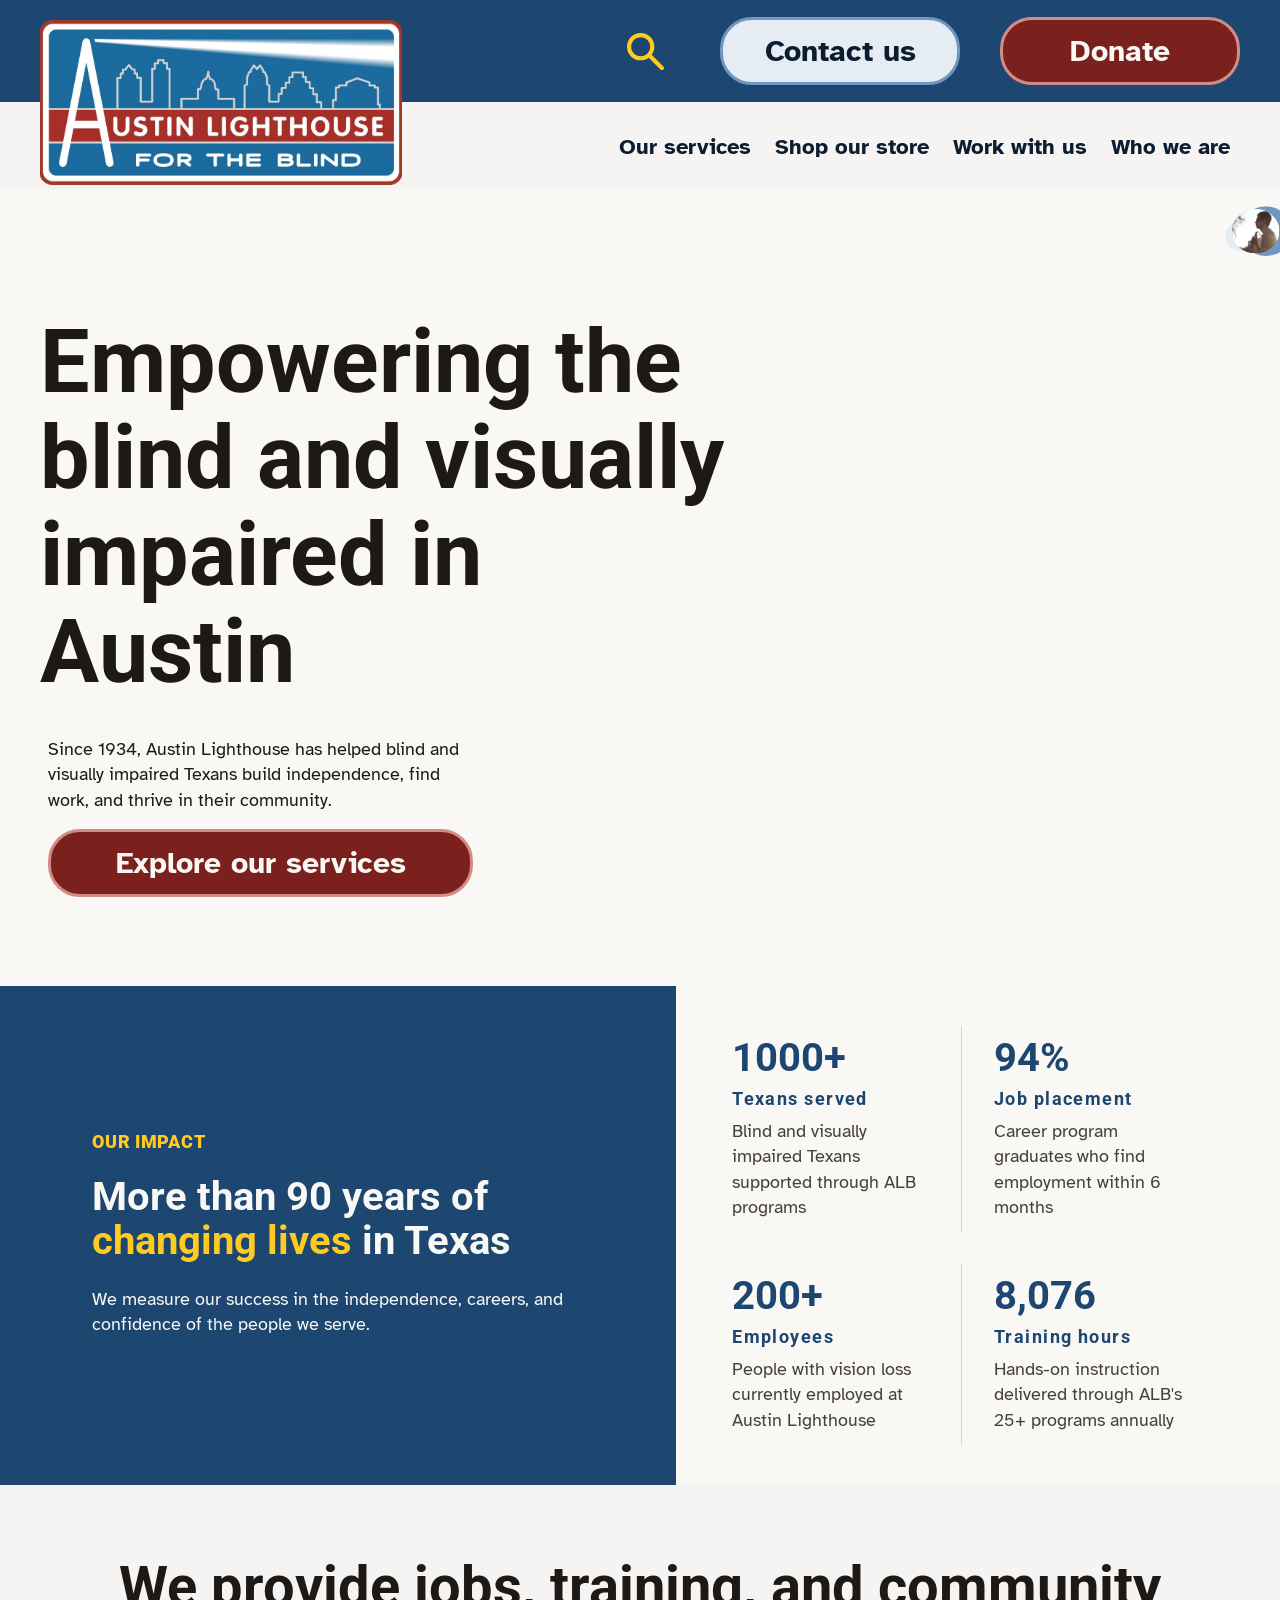
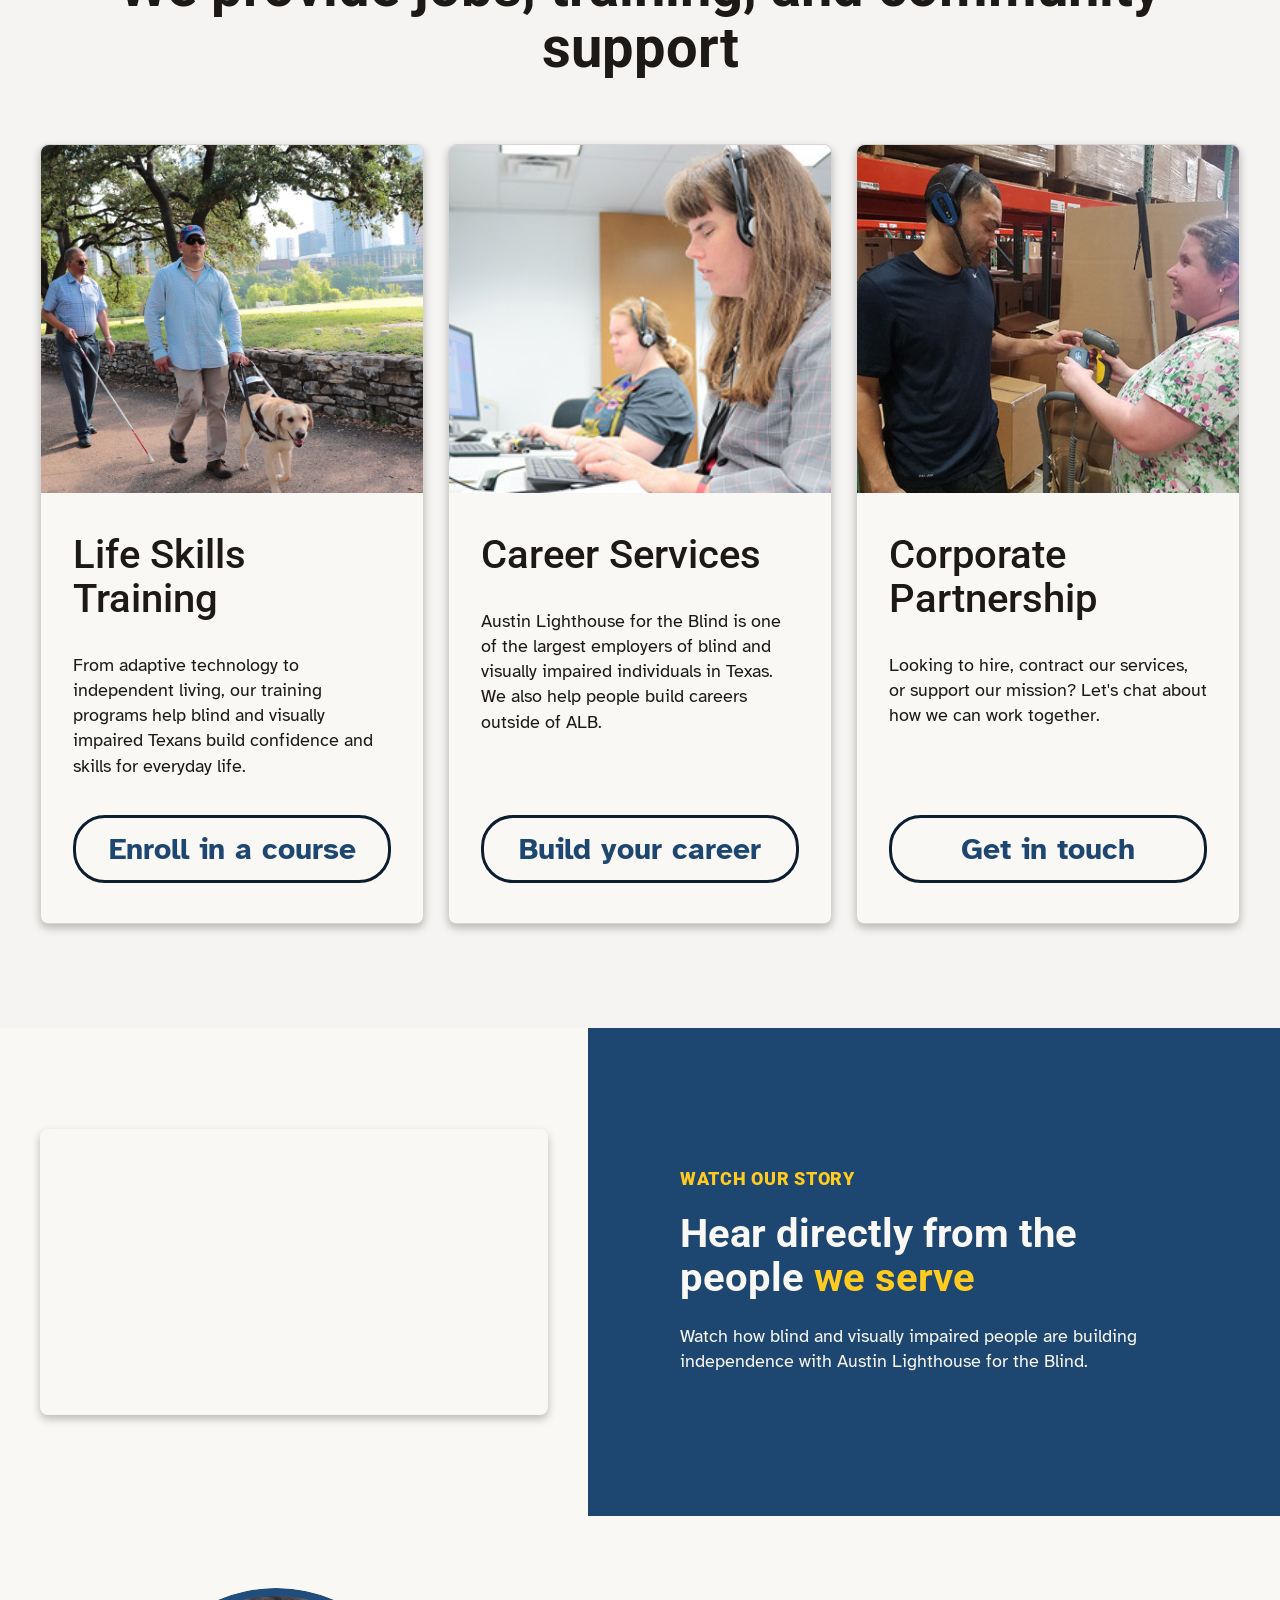
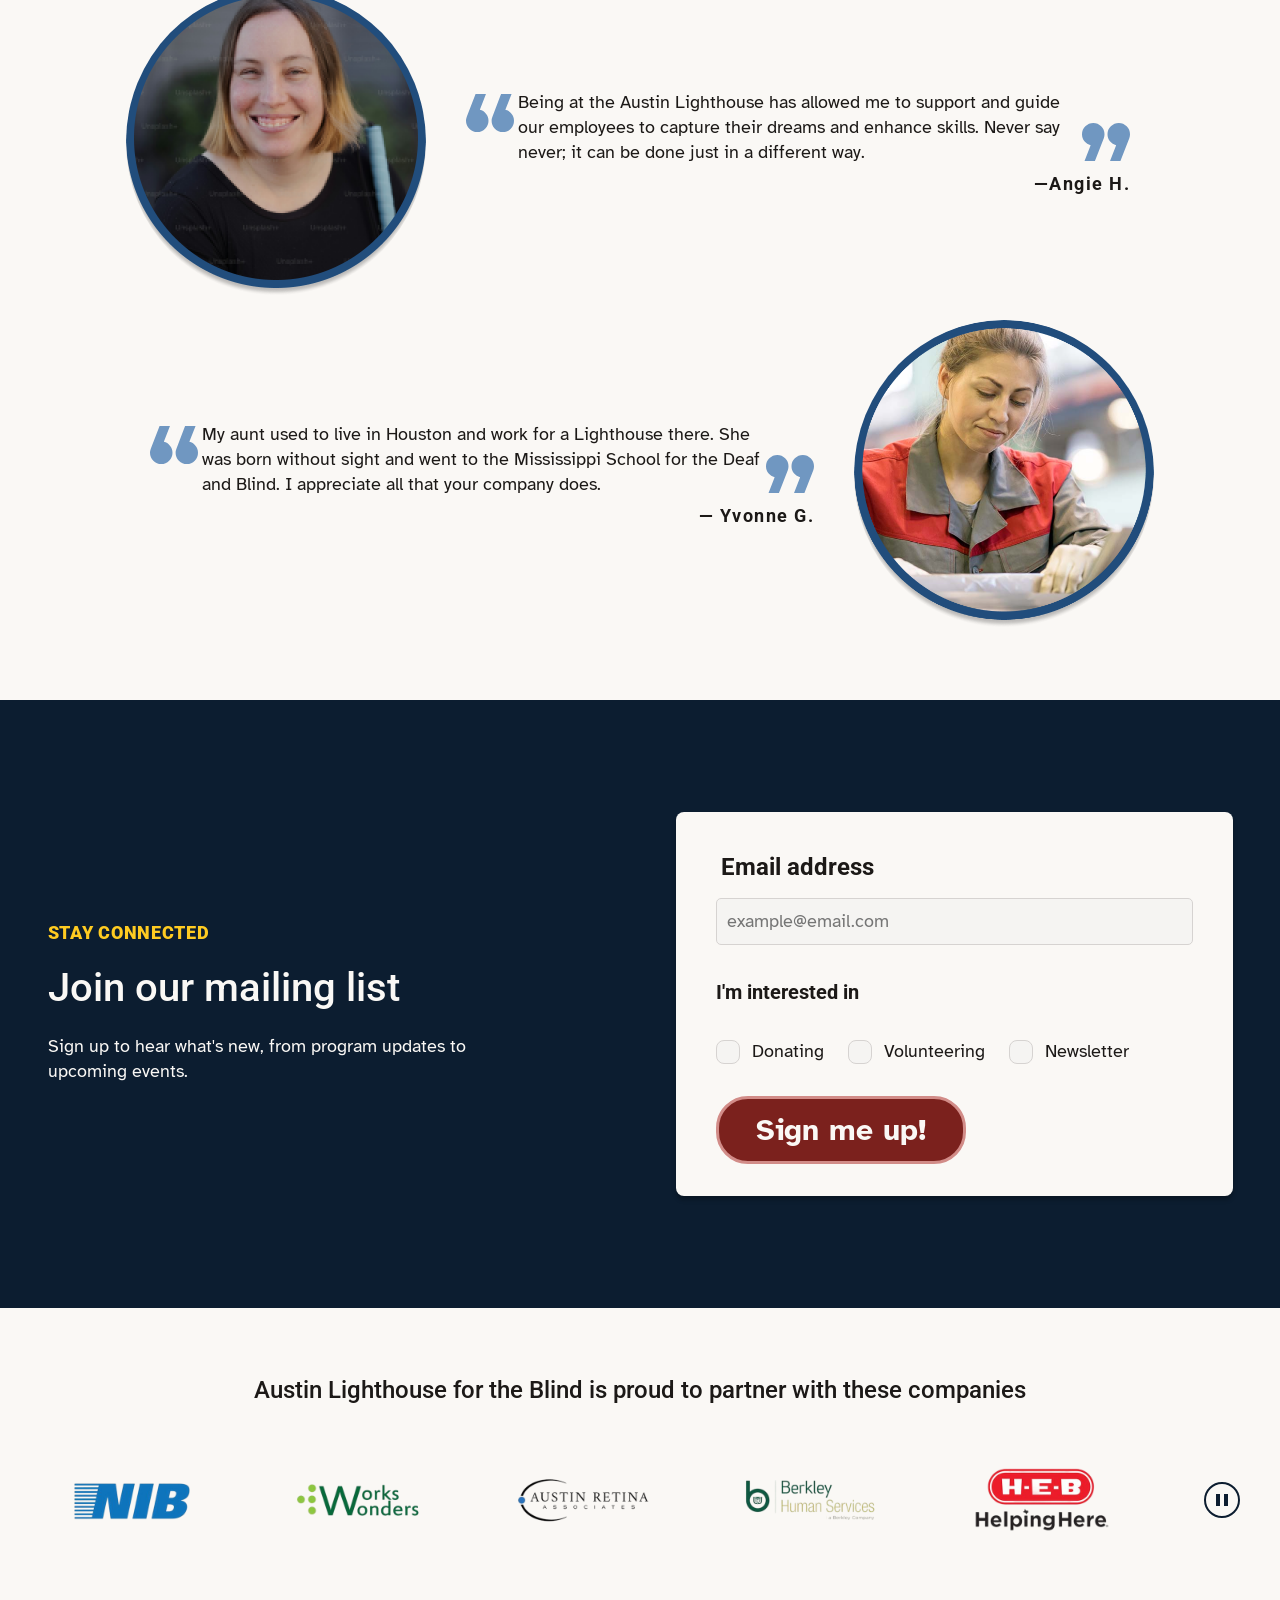
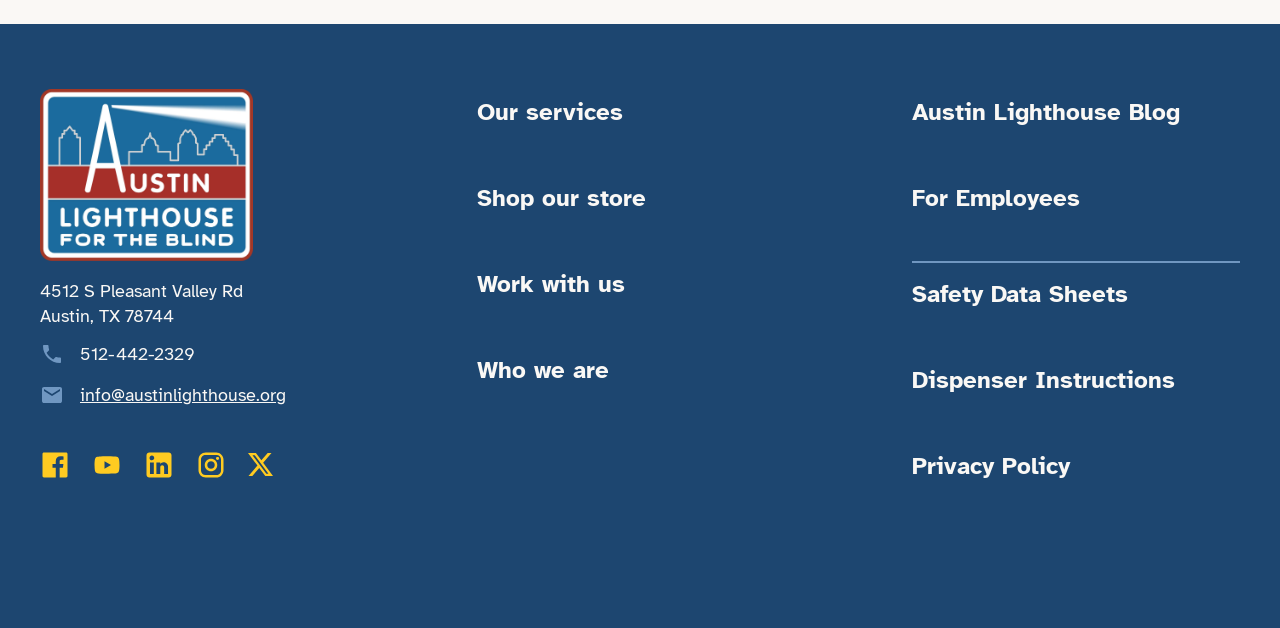
==== index.html @ c6a2a945 "audit for screen reader friendliness" ====
<!DOCTYPE html>
<html lang="en">
<head>
  <meta charset="UTF-8">
  <meta name="viewport" content="width=device-width, initial-scale=1.0">
  <title>Austin Lighthouse for the Blind</title>
  <link rel="preconnect" href="https://fonts.googleapis.com">
  <link rel="preconnect" href="https://fonts.gstatic.com" crossorigin>
  <link href="https://fonts.googleapis.com/css2?family=Roboto:wght@400;500;700;900&family=Atkinson+Hyperlegible:wght@400;700&display=swap" rel="stylesheet">
  <link rel="stylesheet" href="styles.css">
</head>
<body>

  <!-- Skip navigation (visible on keyboard focus) -->
  <nav aria-label="Skip links" class="skip-links">
    <ul>
      <li><a class="skip-link" href="#site-navigation">Skip to main navigation</a></li>
      <li><a class="skip-link" href="#content">Skip to main content</a></li>
      <li><a class="skip-link" href="#colophon">Skip to footer</a></li>
    </ul>
  </nav>

  <!-- ===================== HEADER NAV ===================== -->
  <header class="header-nav">
    <div class="header-inner">
      <div class="nav-stack">
        <nav class="top-nav" aria-label="Utility navigation">
          <button class="search-btn" aria-label="Search">
            <img src="images/icons/icon_Search.svg" alt="" width="37" height="37">
          </button>
          <a href="#" class="btn btn-contact">Contact us</a>
          <a href="donate.html" class="btn btn-donate">Donate</a>
        </nav>
        <nav id="site-navigation" class="global-nav" aria-label="Main navigation">
          <div class="nav-item has-dropdown">
            <button type="button" class="nav-link" aria-expanded="false" aria-controls="services-dropdown">Our services</button>
            <div id="services-dropdown" class="nav-dropdown" aria-label="Our services submenu">
              <a href="#" class="dropdown-item">Career coaching and support</a>
              <a href="#" class="dropdown-item">Technology for everyday life</a>
              <a href="#" class="dropdown-item">Independent living</a>
              <a href="#" class="dropdown-item">Eye care and vision assessment</a>
            </div>
          </div>
          <a href="#" class="nav-link">Shop our store</a>
          <a href="#" class="nav-link">Work with us</a>
          <a href="#" class="nav-link">Who we are</a>
        </nav>
      </div>
      <div class="header-logo">
        <a href="index.html" aria-label="Austin Lighthouse for the Blind — home">
          <img src="images/logos/logo_ALB_FullColorRectangle.png" alt="">
        </a>
      </div>

      <!-- Mobile controls — search + hamburger; hidden on desktop via CSS -->
      <div class="mobile-nav-controls">
        <button class="search-btn" aria-label="Search">
          <img src="images/icons/icon_Search.svg" alt="" width="37" height="37">
        </button>
        <button class="mobile-menu-btn" aria-label="Open navigation menu" aria-expanded="false">
          <svg class="icon-hamburger" width="24" height="18" viewBox="0 0 24 18" aria-hidden="true" focusable="false">
            <rect y="0" width="24" height="3" rx="1.5" fill="currentColor"/>
            <rect y="7.5" width="24" height="3" rx="1.5" fill="currentColor"/>
            <rect y="15" width="24" height="3" rx="1.5" fill="currentColor"/>
          </svg>
          <svg class="icon-close" width="20" height="20" viewBox="0 0 20 20" aria-hidden="true" focusable="false">
            <line x1="2" y1="2" x2="18" y2="18" stroke="currentColor" stroke-width="3" stroke-linecap="round"/>
            <line x1="18" y1="2" x2="2" y2="18" stroke="currentColor" stroke-width="3" stroke-linecap="round"/>
          </svg>
        </button>
      </div>
    </div>
  </header>

  <!-- ===================== MAIN CONTENT ===================== -->
  <main id="content">

    <!-- HERO -->
    <section class="section-hero" aria-labelledby="hero-heading">
      <div class="hero-visual">
        <div class="hero-ellipse-large" aria-hidden="true"></div>
        <div class="hero-ellipse-small" aria-hidden="true"></div>
        <div class="hero-photo-mask">
          <img src="images/photos/hero_Image.png" alt="A person standing in profile against a bright outdoor background. They’re confident and calm, wearing a striped shirt and sunglasses, holding a white cane upright in front of them. The photo has a circular crop.">
        </div>
      </div>
      <div class="hero-content">
        <h1 id="hero-heading">Empowering the blind and visually impaired in Austin</h1>
        <div class="hero-sub">
          <p>Since 1934, Austin Lighthouse has helped blind and visually impaired Texans build independence, find work, and thrive in their community.</p>
          <a href="#" class="btn btn-donate hero-cta">Explore our services</a>
        </div>
      </div>
    </section>

    <!-- IMPACT -->
    <section class="section-impact" aria-label="Our Impact">
      <div class="impact-copy">
        <div class="impact-copy-inner">
          <p class="eyebrow" aria-hidden="true">OUR IMPACT</p>
          <h2 id="impact-heading">More than 90 years of <span class="gold">changing lives</span> in Texas</h2>
          <p>We measure our success in the independence, careers, and confidence of the people we serve.</p>
        </div>
      </div>
      <div class="impact-stats">
        <div class="stats-grid">
          <ul id="impact-statistics">
          <li class="stat-item border-right">
            <p class="stat-number">1000+</p>
            <p class="stat-label">Texans served</p>
            <p class="stat-desc">Blind and visually impaired Texans supported through ALB programs</p>
          </li>
          <li class="stat-item">
            <p class="stat-number">94%</p>
            <p class="stat-label">Job placement</p>
            <p class="stat-desc">Career program graduates who find employment within 6 months</p>
          </li>
          <li class="stat-item border-right">
            <p class="stat-number">200+</p>
            <p class="stat-label">Employees</p>
            <p class="stat-desc">People with vision loss currently employed at Austin Lighthouse</p>
          </li>
          <li class="stat-item">
            <p class="stat-number">8,076</p>
            <p class="stat-label">Training hours</p>
            <p class="stat-desc">Hands-on instruction delivered through ALB's 25+ programs annually</p>
          </li>
          </ul>
        </div>
      </div>
    </section>

    <!-- CARDS -->
    <section class="section-cards" aria-labelledby="cards-heading">
      <div class="cards-inner">
        <h2 id="cards-heading" class="cards-heading">We provide jobs, training, and community support</h2>
        <div class="cards-grid">
          <article class="stat-card">
            <div class="card-photo">
              <img src="images/photos/LifeSkillsTraining.png" alt="Two people walk along an outdoor path together, one using a white cane and the other with a guide dog">
            </div>
            <div class="card-body">
              <div class="card-text">
                <h3>Life Skills Training</h3>
                <p>From adaptive technology to independent living, our training programs help blind and visually impaired Texans build confidence and skills for everyday life.</p>
              </div>
              <a href="#" class="btn btn-outline">Enroll in a course</a>
            </div>
          </article>
          <article class="stat-card">
            <div class="card-photo">
              <img src="images/photos/CareerServices.png" alt="A person wearing headphones works at a computer in an office, focused on their screen">
            </div>
            <div class="card-body">
              <div class="card-text">
                <h3>Career Services</h3>
                <p>Austin Lighthouse for the Blind is one of the largest employers of blind and visually impaired individuals in Texas. We also help people build careers outside of ALB.</p>
              </div>
              <a href="#" class="btn btn-outline">Build your career</a>
            </div>
          </article>
          <article class="stat-card">
            <div class="card-photo">
              <img src="images/photos/CorporatePartnership.png" alt="Two people work side by side in a warehouse, one wearing a headset while the other passes handheld equipment.">
            </div>
            <div class="card-body">
              <div class="card-text">
                <h3>Corporate Partnership</h3>
                <p>Looking to hire, contract our services, or support our mission? Let's chat about how we can work together.</p>
              </div>
              <a href="#" class="btn btn-outline">Get in touch</a>
            </div>
          </article>
        </div>
      </div>
    </section>

    <!-- VIDEO -->
    <section class="section-video" aria-label="Watch our story">
      <div class="video-media">
        <div class="video-wrapper">
          <iframe
            src="https://www.youtube-nocookie.com/embed/WLQHauS5P_Q?cc_load_policy=1"
            title="Austin Lighthouse for the Blind — hear directly from the people we serve"
            allow="accelerometer; autoplay; clipboard-write; encrypted-media; gyroscope; picture-in-picture; web-share"
            allowfullscreen
            loading="lazy"
            referrerpolicy="strict-origin-when-cross-origin">
          </iframe>
        </div>
      </div>
      <div class="video-copy">
        <div class="video-copy-inner">
          <p class="eyebrow" aria-hidden="true">WATCH OUR STORY</p>
          <h2 id="video-heading">Hear directly from the people <span class="gold">we serve</span></h2>
          <p>Watch how blind and visually impaired people are building independence with Austin Lighthouse for the Blind.</p>
        </div>
      </div>
    </section>

    <!-- TESTIMONIALS -->
    <section class="section-testimonials" aria-label="Testimonials">

      <article class="testimonial testimonial-left">
        <div class="testimonial-photo">
          <img src="images/photos/profilePhoto_AngieH.png" alt="Angie H. in a red and grey button up work shirt, focused on a task at their workstation.">
        </div>
        <figure class="testimonial-quote">
          <div class="quote-body">
            <img src="images/icons/openQuote.svg" alt="" class="quote-open" width="48" height="38">
            <blockquote>
              <p>Being at the Austin Lighthouse has allowed me to support and guide our employees to capture their dreams and enhance skills. Never say never; it can be done just in a different way.</p>
            </blockquote>
            <img src="images/icons/EndQuote.svg" alt="" class="quote-close" width="48" height="38">
          </div>
          <figcaption>—Angie H.</figcaption>
        </figure>
      </article>

      <article class="testimonial testimonial-right">
        <figure class="testimonial-quote">
          <div class="quote-body">
            <img src="images/icons/openQuote.svg" alt="" class="quote-open" width="48" height="38">
            <blockquote>
              <p>My aunt used to live in Houston and work for a Lighthouse there. She was born without sight and went to the Mississippi School for the Deaf and Blind. I appreciate all that your company does.</p>
            </blockquote>
            <img src="images/icons/EndQuote.svg" alt="" class="quote-close" width="48" height="38">
          </div>
          <figcaption>— Yvonne G.</figcaption>
        </figure>
        <div class="testimonial-photo">
          <img src="images/photos/profilePhoto_YvonneG.png" alt="Yvonne G. with shoulder-length hair smiling, holding a cane with blue grip tape on the handle">
        </div>
      </article>

    </section>

    <!-- NEWSLETTER -->
    <section class="section-newsletter" aria-label="Stay connected">
      <div class="newsletter-copy">
        <p class="eyebrow" aria-hidden="true">STAY CONNECTED</p>
        <h2 id="newsletter-heading">Join our mailing list</h2>
        <p>Sign up to hear what's new, from program updates to upcoming events.</p>
      </div>
      <form class="signup-card" aria-label="Mailing list signup">
        <div class="form-field">
          <label for="email-input">Email address</label>
          <input type="email" id="email-input" name="email" placeholder="example@email.com" autocomplete="email" required aria-required="true">
        </div>
        <fieldset class="form-interests">
          <legend class="interest-legend">I'm interested in</legend>
          <div class="checkboxes">
            <label class="checkbox-label">
              <input type="checkbox" name="interest" value="donating">
              Donating
            </label>
            <label class="checkbox-label">
              <input type="checkbox" name="interest" value="volunteering">
              Volunteering
            </label>
            <label class="checkbox-label">
              <input type="checkbox" name="interest" value="newsletter">
              Newsletter
            </label>
          </div>
        </fieldset>
        <button type="submit" class="btn btn-donate signup-btn">Sign me up!</button>
      </form>
    </section>

    <!-- PARTNERS -->
    <section class="section-partners" aria-label="Our partners">
      <div class="partners-inner">
        <h2 id="partners-heading" class="partners-heading">Austin Lighthouse for the Blind is proud to partner with these companies</h2>
        <div class="ticker-container">
          <div class="ticker-track">
            <div class="ticker-inner">
              <ul class="ticker-list">
                <li class="partner-logo">
                  <img src="images/logos/logo_NIB.png" alt="National Industries for the Blind">
                </li>
                <li class="partner-logo">
                  <img src="images/logos/logo_WorksWonders.png" alt="Works Wonders">
                </li>
                <li class="partner-logo">
                  <img src="images/logos/logo_AustinRetina.png" alt="Austin Retina Associates">
                </li>
                <li class="partner-logo">
                  <img src="images/logos/logo_Berkeley.png" alt="Berkley Human Services">
                </li>
                <li class="partner-logo">
                  <img src="images/logos/logo_HEB.png" alt="H-E-B">
                </li>
                <li class="partner-logo">
                  <img src="images/logos/logo_Paycom.png" alt="Paycom">
                </li>
              </ul>
              <!-- Duplicate list — hidden from screen readers, creates seamless loop -->
              <ul class="ticker-list" aria-hidden="true">
                <li class="partner-logo">
                  <img src="images/logos/logo_NIB.png" alt="">
                </li>
                <li class="partner-logo">
                  <img src="images/logos/logo_WorksWonders.png" alt="">
                </li>
                <li class="partner-logo">
                  <img src="images/logos/logo_AustinRetina.png" alt="">
                </li>
                <li class="partner-logo">
                  <img src="images/logos/logo_Berkeley.png" alt="">
                </li>
                <li class="partner-logo">
                  <img src="images/logos/logo_HEB.png" alt="">
                </li>
                <li class="partner-logo">
                  <img src="images/logos/logo_Paycom.png" alt="">
                </li>
              </ul>
            </div>
          </div>
          <button class="ticker-pause-btn" aria-label="Pause partner logos" aria-pressed="false">
            <svg class="icon-pause" width="16" height="16" viewBox="0 0 16 16" aria-hidden="true" focusable="false">
              <rect x="2" y="2" width="4" height="12" fill="currentColor"/>
              <rect x="10" y="2" width="4" height="12" fill="currentColor"/>
            </svg>
            <svg class="icon-play" width="16" height="16" viewBox="0 0 16 16" aria-hidden="true" focusable="false" hidden>
              <polygon points="3,2 14,8 3,14" fill="currentColor"/>
            </svg>
          </button>
        </div>
      </div>
    </section>

  </main><!-- end #content -->

  <!-- ===================== FOOTER ===================== -->
  <footer id="colophon" class="footer">
    <div class="footer-inner">

      <div class="footer-left">
        <a href="/" aria-label="Austin Lighthouse for the Blind — home">
          <img src="images/logos/logo_Square.png" alt="" class="footer-logo">
        </a>
        <address>
          <p class="footer-address">4512 S Pleasant Valley Rd<br>Austin, TX 78744</p>
          <div class="contact-item">
            <img src="images/icons/icon_Phone.svg" alt="" width="24" height="24">
            <a href="tel:5124422329">512-442-2329</a>
          </div>
          <div class="contact-item">
            <img src="images/icons/icon_Email.svg" alt="" width="24" height="24">
            <a href="mailto:info@austinlighthouse.org">info@austinlighthouse.org</a>
          </div>
        </address>
        <div class="social-links">
          <a href="#" aria-label="Facebook, opens in new tab" target="_blank" rel="noopener noreferrer"><img src="images/icons/icon_Facebook.svg" alt="" width="30" height="30"></a>
          <a href="#" aria-label="YouTube, opens in new tab" target="_blank" rel="noopener noreferrer"><img src="images/icons/icon_YouTube.svg" alt="" width="30" height="30"></a>
          <a href="#" aria-label="LinkedIn, opens in new tab" target="_blank" rel="noopener noreferrer"><img src="images/icons/icon_LinkedIn.svg" alt="" width="30" height="30"></a>
          <a href="#" aria-label="Instagram, opens in new tab" target="_blank" rel="noopener noreferrer"><img src="images/icons/icon_IG.svg" alt="" width="30" height="30"></a>
          <a href="#" aria-label="Twitter / X, opens in new tab" target="_blank" rel="noopener noreferrer"><img src="images/icons/icon_TwitterX.svg" alt="" width="25" height="23"></a>
        </div>
      </div>

      <nav class="footer-nav" aria-label="Footer primary navigation">
        <ul>
          <li><a href="#">Our services</a></li>
          <li><a href="#">Shop our store</a></li>
          <li><a href="#">Work with us</a></li>
          <li><a href="#">Who we are</a></li>
        </ul>
      </nav>

      <nav class="footer-nav-secondary" aria-label="Footer secondary navigation">
        <ul class="footer-nav-top">
          <li><a href="#">Austin Lighthouse Blog</a></li>
          <li><a href="#">For Employees</a></li>
        </ul>
        <ul class="footer-nav-bottom">
          <li><a href="#">Safety Data Sheets</a></li>
          <li><a href="#">Dispenser Instructions</a></li>
          <li><a href="#">Privacy Policy</a></li>
        </ul>
      </nav>

    </div>
  </footer>

  <!-- ===================== MOBILE NAV OVERLAY ===================== -->
  <div class="mobile-nav-overlay" role="dialog" aria-modal="true" aria-label="Navigation menu">
    <div class="mobile-nav-track">

      <!-- ── Panel 1: Main menu ── -->
      <div class="mobile-nav-panel" id="mobile-panel-main">
        <button class="mobile-nav-close" aria-label="Close navigation menu">
          <svg width="24" height="24" viewBox="0 0 24 24" aria-hidden="true" focusable="false">
            <line x1="3" y1="3" x2="21" y2="21" stroke="currentColor" stroke-width="2.5" stroke-linecap="round"/>
            <line x1="21" y1="3" x2="3" y2="21" stroke="currentColor" stroke-width="2.5" stroke-linecap="round"/>
          </svg>
        </button>
        <div class="mobile-nav-body">
          <nav class="mobile-nav-links" aria-label="Main navigation">
            <button type="button" class="mobile-nav-link mobile-nav-services-btn" aria-expanded="false" aria-controls="mobile-panel-services">
              Our services
              <svg class="mobile-nav-chevron" width="10" height="16" viewBox="0 0 10 16" aria-hidden="true" focusable="false">
                <polyline points="2,2 8,8 2,14" stroke="currentColor" stroke-width="2.5" stroke-linecap="round" stroke-linejoin="round" fill="none"/>
              </svg>
            </button>
            <a href="#" class="mobile-nav-link">Shop our store</a>
            <a href="#" class="mobile-nav-link">Work with us</a>
            <a href="#" class="mobile-nav-link">Who we are</a>
          </nav>
          <div class="mobile-nav-actions">
            <a href="#" class="mobile-btn mobile-btn-contact">Contact us</a>
            <a href="donate.html" class="mobile-btn mobile-btn-donate">Donate</a>
          </div>
        </div>
        <div class="mobile-nav-socials">
          <a href="#" aria-label="Facebook, opens in new tab" target="_blank" rel="noopener noreferrer"><img src="images/icons/icon_Facebook.svg" alt="" width="30" height="30"></a>
          <a href="#" aria-label="YouTube, opens in new tab" target="_blank" rel="noopener noreferrer"><img src="images/icons/icon_YouTube.svg" alt="" width="30" height="30"></a>
          <a href="#" aria-label="LinkedIn, opens in new tab" target="_blank" rel="noopener noreferrer"><img src="images/icons/icon_LinkedIn.svg" alt="" width="30" height="30"></a>
          <a href="#" aria-label="Instagram, opens in new tab" target="_blank" rel="noopener noreferrer"><img src="images/icons/icon_IG.svg" alt="" width="30" height="30"></a>
          <a href="#" aria-label="Twitter / X, opens in new tab" target="_blank" rel="noopener noreferrer"><img src="images/icons/icon_TwitterX.svg" alt="" width="25" height="23"></a>
        </div>
      </div>

      <!-- ── Panel 2: Our services sub-menu ── -->
      <div class="mobile-nav-panel" id="mobile-panel-services">
        <button type="button" class="mobile-nav-back" aria-label="Back to main menu">
          <svg width="21" height="20" viewBox="0 0 21 20" aria-hidden="true" focusable="false">
            <line x1="19" y1="10" x2="2" y2="10" stroke="currentColor" stroke-width="2.5" stroke-linecap="round"/>
            <polyline points="9,2 2,10 9,18" stroke="currentColor" stroke-width="2.5" stroke-linecap="round" stroke-linejoin="round" fill="none"/>
          </svg>
          Back to main menu
        </button>
        <nav class="mobile-subnav-links" aria-label="Our services">
          <a href="#" class="mobile-nav-link">Career coaching and support</a>
          <a href="#" class="mobile-nav-link">Technology for everyday life</a>
          <a href="#" class="mobile-nav-link">Independent living</a>
          <a href="#" class="mobile-nav-link">Eye care and vision assessment</a>
        </nav>
        <div class="mobile-nav-socials">
          <a href="#" aria-label="Facebook, opens in new tab" target="_blank" rel="noopener noreferrer"><img src="images/icons/icon_Facebook.svg" alt="" width="30" height="30"></a>
          <a href="#" aria-label="YouTube, opens in new tab" target="_blank" rel="noopener noreferrer"><img src="images/icons/icon_YouTube.svg" alt="" width="30" height="30"></a>
          <a href="#" aria-label="LinkedIn, opens in new tab" target="_blank" rel="noopener noreferrer"><img src="images/icons/icon_LinkedIn.svg" alt="" width="30" height="30"></a>
          <a href="#" aria-label="Instagram, opens in new tab" target="_blank" rel="noopener noreferrer"><img src="images/icons/icon_IG.svg" alt="" width="30" height="30"></a>
          <a href="#" aria-label="Twitter / X, opens in new tab" target="_blank" rel="noopener noreferrer"><img src="images/icons/icon_TwitterX.svg" alt="" width="25" height="23"></a>
        </div>
      </div>

    </div><!-- end .mobile-nav-track -->
  </div><!-- end .mobile-nav-overlay -->

  <script>
    /* Mobile nav — main menu + Our services sub-panel */
    (function () {
      var menuBtn       = document.querySelector('.mobile-menu-btn');
      var overlay       = document.querySelector('.mobile-nav-overlay');
      var closeBtn      = document.querySelector('.mobile-nav-close');
      var servicesBtn   = document.querySelector('.mobile-nav-services-btn');
      var backBtn       = document.querySelector('.mobile-nav-back');
      var mainPanel     = document.getElementById('mobile-panel-main');
      var servicesPanel = document.getElementById('mobile-panel-services');
      if (!menuBtn || !overlay) return;

      function closeMenu() {
        overlay.classList.remove('is-open', 'is-sub-open');
        menuBtn.classList.remove('is-open');
        menuBtn.setAttribute('aria-expanded', 'false');
        menuBtn.setAttribute('aria-label', 'Open navigation menu');
        if (servicesBtn) servicesBtn.setAttribute('aria-expanded', 'false');
        document.body.style.overflow = '';
        mainPanel.removeAttribute('inert');
        servicesPanel.removeAttribute('inert');
      }

      function openSubPanel() {
        overlay.classList.add('is-sub-open');
        mainPanel.setAttribute('inert', '');
        servicesPanel.removeAttribute('inert');
        if (servicesBtn) servicesBtn.setAttribute('aria-expanded', 'true');
        if (backBtn) backBtn.focus();
      }

      function closeSubPanel() {
        overlay.classList.remove('is-sub-open');
        servicesPanel.setAttribute('inert', '');
        mainPanel.removeAttribute('inert');
        if (servicesBtn) {
          servicesBtn.setAttribute('aria-expanded', 'false');
          servicesBtn.focus();
        }
      }

      menuBtn.addEventListener('click', function () {
        var isOpen = overlay.classList.toggle('is-open');
        menuBtn.classList.toggle('is-open', isOpen);
        menuBtn.setAttribute('aria-expanded', String(isOpen));
        menuBtn.setAttribute('aria-label', isOpen ? 'Close navigation menu' : 'Open navigation menu');
        document.body.style.overflow = isOpen ? 'hidden' : '';
        if (isOpen) {
          servicesPanel.setAttribute('inert', '');
          mainPanel.removeAttribute('inert');
          if (closeBtn) closeBtn.focus();
        } else {
          overlay.classList.remove('is-sub-open');
          if (servicesBtn) servicesBtn.setAttribute('aria-expanded', 'false');
          mainPanel.removeAttribute('inert');
          servicesPanel.removeAttribute('inert');
        }
      });

      if (closeBtn) {
        closeBtn.addEventListener('click', function () {
          closeMenu();
          menuBtn.focus();
        });
      }

      if (servicesBtn) servicesBtn.addEventListener('click', openSubPanel);
      if (backBtn)     backBtn.addEventListener('click', closeSubPanel);

      document.addEventListener('keydown', function (e) {
        if (e.key === 'Escape') {
          if (overlay.classList.contains('is-sub-open')) {
            closeSubPanel();
          } else if (overlay.classList.contains('is-open')) {
            closeMenu();
            menuBtn.focus();
          }
          return;
        }
        if (e.key === 'Tab' && overlay.classList.contains('is-open')) {
          var activePanel = overlay.classList.contains('is-sub-open') ? servicesPanel : mainPanel;
          var focusable = Array.from(activePanel.querySelectorAll(
            'a[href], button:not([disabled]), [tabindex]:not([tabindex="-1"])'
          )).filter(function (el) { return !el.hidden; });
          if (focusable.length === 0) return;
          var first = focusable[0];
          var last  = focusable[focusable.length - 1];
          if (e.shiftKey && document.activeElement === first) {
            e.preventDefault();
            last.focus();
          } else if (!e.shiftKey && document.activeElement === last) {
            e.preventDefault();
            first.focus();
          }
        }
      });
    })();
  </script>

  <script>
    /* Services dropdown — sync aria-expanded with hover/focus state */
    (function () {
      var items = document.querySelectorAll('.nav-item.has-dropdown');
      items.forEach(function (item) {
        var trigger = item.querySelector('.nav-link');
        function open()  { trigger.setAttribute('aria-expanded', 'true');  }
        function close() { trigger.setAttribute('aria-expanded', 'false'); }
        item.addEventListener('mouseenter', open);
        item.addEventListener('mouseleave', close);
        item.addEventListener('focusin',    open);
        item.addEventListener('focusout',   function (e) {
          if (!item.contains(e.relatedTarget)) close();
        });
        item.addEventListener('keydown', function (e) {
          if (e.key === 'Escape') { close(); trigger.focus(); }
        });
      });
    })();
  </script>

  <script>
    (function () {
      var btn   = document.querySelector('.ticker-pause-btn');
      var track = document.querySelector('.ticker-track');
      if (!btn || !track) return;

      btn.addEventListener('click', function () {
        var paused = track.classList.toggle('is-paused');
        btn.classList.toggle('is-paused', paused);
        btn.setAttribute('aria-pressed', paused);
        btn.setAttribute('aria-label', paused ? 'Play partner logos' : 'Pause partner logos');
      });
    })();
  </script>
</body>
</html>
---- styles.css ----
/* ============================================================
   AUSTIN LIGHTHOUSE FOR THE BLIND — styles.css
   ============================================================ */

/* --- DESIGN TOKENS --- */
:root {
  --navy-900: #0C1D30;
  --navy-700: #1D4670;
  --navy-500: #214D7C;
  --navy-300: #7097C1;
  --navy-100: #E6ECF3;
  --red-700:  #7B211D;
  --red-300:  #D28C88;
  --gold:     #FFCB21;
  --white:    #FAF8F5;
  --mist:     #F5F4F2;
  --ink:      #1C1917;
  --slate:    #44403C;
  --fog:      #D6D3D1;
  --stone:    #635D59;

  /* Layout */
  --content-max: 1400px;
}

/* --- SKIP LINKS --- */
.skip-links {
  position: absolute;
  top: 0;
  left: 0;
  z-index: 9999;
}

.skip-links ul {
  list-style: none;
  padding: 0;
  margin: 0;
}

.skip-link {
  position: absolute;
  left: -9999px;
  top: auto;
  width: 1px;
  height: 1px;
  overflow: hidden;
}

.skip-link:focus {
  position: fixed;
  top: 0;
  left: 0;
  width: auto;
  height: auto;
  overflow: visible;
  padding: 12px 24px;
  background: var(--navy-900);
  color: var(--white);
  font-family: 'Atkinson Hyperlegible', sans-serif;
  font-weight: 700;
  font-size: 18px;
  text-decoration: underline;
  white-space: nowrap;
  outline: 3px solid var(--gold);
  outline-offset: 2px;
  z-index: 9999;
}

/* --- RESET & BASE --- */
*, *::before, *::after {
  box-sizing: border-box;
  margin: 0;
  padding: 0;
}

html {
  scroll-behavior: smooth;
}

body {
  font-family: 'Atkinson Hyperlegible', sans-serif;
  font-size: 18px;
  color: var(--ink);
  background-color: var(--white);
  overflow-x: hidden;
}

img {
  display: block;
}

a {
  text-decoration: none;
  color: inherit;
}

address {
  font-style: normal;
}

fieldset {
  border: none;
}

/* --- SHARED UTILITY --- */

/* Screen-reader-only text — visually hidden but announced by assistive tech */
.visually-hidden {
  position: absolute;
  width: 1px;
  height: 1px;
  overflow: hidden;
  clip: rect(0 0 0 0);
  clip-path: inset(50%);
  white-space: nowrap;
}

.eyebrow {
  font-family: 'Roboto', sans-serif;
  font-weight: 900;
  font-size: 18px;
  letter-spacing: 0.04em;
  text-transform: uppercase;
  color: var(--gold);
  line-height: 1;
}

.gold {
  color: var(--gold);
}

/* --- BUTTONS --- */
.btn {
  display: inline-flex;
  align-items: center;
  justify-content: center;
  font-family: 'Atkinson Hyperlegible', sans-serif;
  font-weight: 700;
  font-size: 30px;
  line-height: 1;
  padding: 16px 40px;
  border-radius: 32px;
  border: 3px solid transparent;
  cursor: pointer;
  text-align: center;
  min-width: 240px;
  text-decoration: none;
  transition: opacity 0.2s ease;
  white-space: nowrap;
}

.btn:hover {
  opacity: 0.88;
}

.btn-contact {
  background-color: var(--navy-100);
  border-color: var(--navy-300);
  color: var(--navy-900);
}

.btn-donate {
  background-color: var(--red-700);
  border-color: var(--red-300);
  color: var(--white);
}

.btn-outline {
  background-color: var(--white);
  border-color: var(--navy-900);
  color: var(--navy-700);
  min-width: 0;
  width: 100%;
}

/* ============================================================
   HEADER NAV
   ============================================================ */
.header-nav {
  position: relative;
  height: 204px;
  width: 100%;
}

.header-inner {
  position: relative;
  display: flex;
  align-items: center;
  height: 100%;
  padding-left: max(40px, calc((100% - var(--content-max)) / 2 + 40px));
}

/* Nav sits full-width behind the logo */
.nav-stack {
  position: absolute;
  top: 0;
  left: 0;
  right: 0;
  display: flex;
  flex-direction: column;
}

.top-nav {
  background-color: var(--navy-700);
  display: flex;
  justify-content: flex-end;
  align-items: center;
  gap: 40px;
  padding: 16px max(40px, calc((100% - var(--content-max)) / 2 + 40px));
}

.search-btn {
  background: none;
  border: none;
  cursor: pointer;
  display: flex;
  align-items: center;
  justify-content: center;
  padding: 10px;
  width: 70px;
  height: 70px;
  flex-shrink: 0;
}

.search-btn img {
  width: 37px;
  height: 37px;
}

.global-nav {
  background-color: var(--mist);
  display: flex;
  justify-content: flex-end;
  align-items: center;
  gap: 15px;
  padding: 16px max(40px, calc((100% - var(--content-max)) / 2 + 40px)) 16px 0;
  border-radius: 0 0 8px 8px;
}

.nav-link {
  display: flex;
  align-items: center;
  height: 70px;
  padding: 0 16px;
  font-family: 'Atkinson Hyperlegible', sans-serif;
  font-weight: 700;
  font-size: 30px;
  color: var(--navy-900);
  white-space: nowrap;
  transition: color 0.2s;
  background: none;
  border: none;
  cursor: pointer;
  text-decoration: none;
}

.nav-link:hover {
  color: var(--navy-700);
}

/* ============================================================
   SERVICES DROPDOWN
   ============================================================ */

/* Wrapper — stretches to fill the full nav-bar height so the
   dropdown anchors exactly to the nav's bottom edge */
.nav-item {
  position: relative;
  align-self: stretch;
  display: flex;
  align-items: center;
}

/* Dropdown panel */
.nav-dropdown {
  position: absolute;
  top: 100%;
  left: 0;
  background-color: var(--white);
  padding: 33px 58px;
  display: flex;
  flex-direction: column;
  gap: 30px;
  white-space: nowrap;
  border-radius: 0 0 8px 8px;
  box-shadow: 0 8px 24px rgba(0, 0, 0, 0.12);
  z-index: 150;
  /* Hidden with smooth fade-in */
  opacity: 0;
  visibility: hidden;
  transform: translateY(-6px);
  transition: opacity 0.18s ease, visibility 0.18s ease, transform 0.18s ease;
}

/* Show on hover or keyboard focus-within */
.nav-item:hover .nav-dropdown,
.nav-item:focus-within .nav-dropdown {
  opacity: 1;
  visibility: visible;
  transform: translateY(0);
}

/* Dropdown links */
.dropdown-item {
  font-family: 'Atkinson Hyperlegible', sans-serif;
  font-weight: 700;
  font-size: 30px;
  line-height: 1;
  color: var(--navy-900);
  text-decoration: none;
  transition: color 0.15s;
}

.dropdown-item:hover {
  color: var(--navy-700);
}

.dropdown-item:focus-visible {
  outline: 3px solid var(--gold);
  outline-offset: 4px;
  border-radius: 2px;
}

/* Logo overlaps the nav */
.header-logo {
  position: relative;
  z-index: 2;
  flex-shrink: 0;
  width: 362px;
  height: 165px;
}

.header-logo img {
  width: 100%;
  height: 100%;
  object-fit: cover;
}

/* ============================================================
   HERO SECTION
   ============================================================ */
.section-hero {
  position: relative;
  height: 782px;
  display: flex;
  align-items: center;
  padding-left: 40px;
  padding-right: 100px;
  overflow: hidden;
  max-width: var(--content-max);
  margin: 0 auto;
}

/* Decorative visual layer — fixed at design dimensions, scaled from top-right */
.hero-visual {
  position: absolute;
  top: 0;
  right: 0;
  width: 1440px;
  height: 782px;
  pointer-events: none;
  transform-origin: top right;
  transform: scale(tan(atan2(100vw, 1440px)));
}

.hero-ellipse-large {
  position: absolute;
  left: 860px;
  top: 34px;
  width: 750px;
  height: 714px;
  background: url('images/decorative/hero_ellipse_large.svg') center / cover no-repeat;
}

.hero-ellipse-small {
  position: absolute;
  left: 651px;
  top: 257px;
  width: 419px;
  height: 419px;
  background: url('images/decorative/hero_ellipse_small.svg') center / cover no-repeat;
}

/* Photo clipped to ellipse mask — container matches the mask's natural 686×642 dimensions */
.hero-photo-mask {
  position: absolute;
  left: 746px;
  top: 70px;
  width: 686px;
  height: 642px;
  -webkit-mask-image: url('images/decorative/hero_mask.svg');
  mask-image: url('images/decorative/hero_mask.svg');
  -webkit-mask-size: 100% 100%;
  mask-size: 100% 100%;
  -webkit-mask-repeat: no-repeat;
  mask-repeat: no-repeat;
}

.hero-photo-mask img {
  display: block;
  width: 100%;
  height: 100%;
  object-fit: cover;
  object-position: center;
}

/* Text content */
.hero-content {
  position: relative;
  z-index: 2;
  flex: 1;
  max-width: 712px;
  display: flex;
  flex-direction: column;
}

.hero-content h1 {
  font-family: 'Roboto', sans-serif;
  font-weight: 700;
  font-size: 88px;
  line-height: 1.1;
  color: var(--ink);
  height: 444px;
  display: flex;
  align-items: center;
}

.hero-sub {
  display: flex;
  flex-direction: column;
  gap: 16px;
  padding: 8px;
  max-width: 441px;
}

.hero-sub p {
  font-size: 18px;
  line-height: 1.4;
  color: var(--ink);
}

.hero-cta {
  width: 100%;
}

/* ============================================================
   IMPACT SECTION
   ============================================================ */
.section-impact {
  background-color: var(--navy-700);
  display: flex;
  min-height: 488px;
  max-width: var(--content-max);
  margin: 0 auto;
}

.impact-copy {
  flex: 1;
  display: flex;
  flex-direction: column;
  justify-content: center;
  padding: 40px clamp(40px, 7.2vw, 104px);
}

.impact-copy-inner {
  max-width: 640px;
  width: 100%;
  margin: 0 auto;
  display: flex;
  flex-direction: column;
  gap: 24px;
}

.impact-copy h2 {
  font-family: 'Roboto', sans-serif;
  font-weight: 700;
  font-size: 40px;
  line-height: 1.1;
  color: var(--white);
}

.impact-copy p:not(.eyebrow) {
  font-size: 18px;
  line-height: 1.4;
  color: var(--white);
}

.impact-stats {
  background-color: var(--white);
  flex: 1;
  display: flex;
  align-items: center;
  padding: 40px clamp(32px, 4.4vw, 64px);
}

.stats-grid {
  width: 100%;
  max-width: 560px;
  margin: 0 auto;
}

#impact-statistics {
  display: grid;
  grid-template-columns: 1fr 1fr;
  gap: 32px;
  width: 100%;
  list-style: none;
}

.stat-item {
  display: flex;
  flex-direction: column;
  gap: 8px;
  padding: 12px 32px 12px 0;
}

.stat-item.border-right {
  border-right: 1px solid var(--fog);
}

.stat-number {
  font-family: 'Roboto', sans-serif;
  font-weight: 700;
  font-size: 40px;
  color: var(--navy-700);
  display: block;
  line-height: 1;
}

.stat-label {
  font-family: 'Roboto', sans-serif;
  font-weight: 700;
  font-size: 18px;
  letter-spacing: 0.08em;
  color: var(--navy-700);
  display: block;
  line-height: 1.4;
}

.stat-desc {
  font-size: 18px;
  line-height: 1.4;
  color: var(--slate);
}

/* ============================================================
   CARDS SECTION
   ============================================================ */
.section-cards {
  background-color: var(--mist);
  padding: 40px 40px 72px;
}

.cards-inner {
  display: flex;
  flex-direction: column;
  gap: 64px;
  padding: 32px 0;
  max-width: var(--content-max);
  margin: 0 auto;
}

.cards-heading {
  font-family: 'Roboto', sans-serif;
  font-weight: 700;
  font-size: 56px;
  line-height: 1.1;
  color: var(--ink);
  text-align: center;
}

.cards-grid,
.other-ways-grid {
  display: grid;
  grid-template-columns: repeat(3, minmax(0, 1fr));
  gap: 24px;
}

.stat-card {
  background-color: var(--white);
  border: 1px solid var(--fog);
  border-radius: 8px;
  box-shadow: 0 4px 8px rgba(0, 0, 0, 0.25);
  display: flex;
  flex-direction: column;
}

.card-photo {
  height: 348px;
  min-height: 348px;
  border-radius: 8px 8px 0 0;
  overflow: hidden;
  flex-shrink: 0;
}

.card-photo img {
  width: 100%;
  height: 100%;
  object-fit: cover;
}

.card-body {
  display: flex;
  flex-direction: column;
  justify-content: space-between;
  align-items: center;
  min-height: 430px;
  padding: 40px 32px;
}

.card-text {
  display: flex;
  flex-direction: column;
  gap: 32px;
  width: 100%;
}

.card-text h3 {
  font-family: 'Roboto', sans-serif;
  font-weight: 500;
  font-size: 40px;
  line-height: 1.1;
  color: var(--ink);
}

.card-text p {
  font-size: 18px;
  line-height: 1.4;
  color: var(--ink);
}

/* ============================================================
   VIDEO SECTION
   ============================================================ */
.section-video {
  display: flex;
  min-height: 488px;
  max-width: var(--content-max);
  margin: 0 auto;
}

.video-media {
  flex: 1;
  display: flex;
  align-items: center;
  padding: 40px;
}

/* Responsive 16:9 iframe container */
.video-wrapper {
  position: relative;
  width: 100%;
  aspect-ratio: 16 / 9;
  border-radius: 8px;
  overflow: hidden;
  box-shadow: 0 4px 8px rgba(0, 0, 0, 0.25);
}

.video-wrapper iframe {
  position: absolute;
  inset: 0;
  width: 100%;
  height: 100%;
  border: none;
}

.video-wrapper:focus-within {
  box-shadow: 0 0 0 3px var(--gold), 0 4px 8px rgba(0, 0, 0, 0.25);
}

/* Focus ring is on the wrapper via :focus-within — suppress browser default on iframe */
.video-wrapper iframe:focus {
  outline: none;
}

.video-copy {
  background-color: var(--navy-700);
  flex: 1;
  display: flex;
  flex-direction: column;
  justify-content: center;
  padding: 40px clamp(40px, 7.2vw, 104px);
  overflow: hidden;
}

.video-copy-inner {
  max-width: 640px;
  width: 100%;
  margin-left: auto;
  display: flex;
  flex-direction: column;
  gap: 24px;
}

.video-copy h2 {
  font-family: 'Roboto', sans-serif;
  font-weight: 700;
  font-size: 40px;
  line-height: 1.1;
  color: var(--white);
}

.video-copy p:not(.eyebrow) {
  font-size: 18px;
  line-height: 1.4;
  color: var(--white);
}

/* ============================================================
   TESTIMONIALS SECTION
   ============================================================ */
.section-testimonials {
  display: flex;
  flex-direction: column;
  gap: 24px;
  padding: 72px 0;
}

.testimonial {
  display: flex;
  align-items: center;
  justify-content: center;
  gap: 16px;
  width: 100%;
  max-width: var(--content-max);
  margin: 0 auto;
  padding: 0 40px;
}

.testimonial-photo {
  flex-shrink: 0;
  width: 300px;
  height: 308px;
}

.testimonial-photo img {
  width: 100%;
  height: 100%;
  object-fit: cover;
  border-radius: 50%;
}

.testimonial-quote {
  display: flex;
  flex-direction: column;
  gap: 8px;
  padding: 24px;
  border-radius: 8px;
  max-width: 712px;
}

.quote-body {
  display: flex;
  gap: 4px;
  align-items: flex-start;
}

.quote-open {
  flex-shrink: 0;
  align-self: flex-start;
  margin-top: 4px;
}

.quote-close {
  flex-shrink: 0;
  align-self: flex-end;
  margin-bottom: 4px;
}

.testimonial-quote blockquote {
  flex: 1;
}

.testimonial-quote blockquote p {
  font-size: 18px;
  line-height: 1.4;
  color: var(--ink);
}

.testimonial-quote figcaption {
  font-family: 'Roboto', sans-serif;
  font-weight: 700;
  font-size: 18px;
  letter-spacing: 0.08em;
  color: var(--ink);
  text-align: right;
  padding-left: 16px;
}

/* ============================================================
   NEWSLETTER SECTION
   ============================================================ */
.section-newsletter {
  background-color: var(--navy-900);
  display: flex;
  align-items: center;
  justify-content: center;
  gap: 80px;
  padding: 112px 40px;
}

.newsletter-copy {
  display: flex;
  flex-direction: column;
  gap: 24px;
  flex: 1;
  max-width: 548px;
}

.newsletter-copy h2 {
  font-family: 'Roboto', sans-serif;
  font-weight: 500;
  font-size: 40px;
  line-height: 1.1;
  color: var(--white);
}

.newsletter-copy > p:not(.eyebrow) {
  font-size: 18px;
  line-height: 1.4;
  color: var(--white);
  max-width: 433px;
}

.signup-card {
  background-color: var(--white);
  border-radius: 8px;
  box-shadow: 0 4px 4px rgba(0, 0, 0, 0.25);
  padding: 32px 40px;
  display: flex;
  flex-direction: column;
  gap: 32px;
  flex: 1;
  max-width: 557px;
}

.form-field {
  display: flex;
  flex-direction: column;
  gap: 8px;
}

.form-field label {
  font-family: 'Roboto', sans-serif;
  font-weight: 700;
  font-size: 24px;
  line-height: 1.5;
  color: var(--ink);
  padding: 5px;
}

.form-field input[type="email"],
.form-field input[type="text"],
.form-field input[type="number"],
.form-field input[type="tel"] {
  background-color: var(--mist);
  border: 1px solid var(--fog);
  border-radius: 5px;
  padding: 10px;
  font-family: 'Atkinson Hyperlegible', sans-serif;
  font-size: 18px;
  line-height: 1.4;
  color: var(--stone);
  width: 100%;
  transition: border-color 0.2s;
}

.form-field input[type="email"]:focus-visible,
.form-field input[type="text"]:focus-visible,
.form-field input[type="number"]:focus-visible,
.form-field input[type="tel"]:focus-visible {
  border-color: var(--navy-300);
  outline: 3px solid var(--gold);
  outline-offset: 2px;
}

.form-interests {
  display: flex;
  flex-direction: column;
  gap: 16px;
}

.interest-legend {
  font-family: 'Roboto', sans-serif;
  font-weight: 700;
  font-size: 20px;
  line-height: 1.5;
  color: var(--ink);
  float: left;
  width: 100%;
  margin-bottom: 16px;
}

.checkboxes {
  display: flex;
  align-items: center;
  gap: 24px;
}

.checkbox-label {
  display: flex;
  align-items: center;
  gap: 12px;
  font-size: 18px;
  line-height: 1.4;
  color: var(--ink);
  cursor: pointer;
  white-space: nowrap;
}

.checkbox-label input[type="checkbox"] {
  appearance: none;
  -webkit-appearance: none;
  width: 24px;
  height: 24px;
  min-width: 24px;
  background-color: var(--mist);
  border: 1px solid var(--fog);
  border-radius: 8px;
  cursor: pointer;
  position: relative;
  transition: background-color 0.2s, border-color 0.2s;
}

.checkbox-label input[type="checkbox"]:checked {
  background-color: var(--navy-700);
  border-color: var(--navy-700);
}

.checkbox-label input[type="checkbox"]:checked::after {
  content: '';
  position: absolute;
  top: 3px;
  left: 7px;
  width: 6px;
  height: 11px;
  border: 2px solid white;
  border-top: none;
  border-left: none;
  transform: rotate(45deg);
}

.checkbox-label input[type="checkbox"]:focus-visible {
  outline: 3px solid var(--gold);
  outline-offset: 2px;
}

.signup-btn {
  width: 250px;
  align-self: flex-start;
}

/* ============================================================
   PARTNERS SECTION
   ============================================================ */
.section-partners {
  padding: 64px 40px;
}

.partners-inner {
  display: flex;
  flex-direction: column;
  gap: 32px;
  align-items: center;
  max-width: var(--content-max);
  margin: 0 auto;
}

.partners-heading {
  font-family: 'Roboto', sans-serif;
  font-weight: 500;
  font-size: 24px;
  line-height: 1.5;
  color: var(--ink);
  text-align: center;
}

.ticker-container {
  width: 100%;
  display: flex;
  flex-direction: row;
  align-items: center;
  gap: 16px;
}

.ticker-pause-btn .icon-play { display: none; }
.ticker-pause-btn.is-paused .icon-pause { display: none; }
.ticker-pause-btn.is-paused .icon-play { display: block; }

.ticker-pause-btn {
  display: flex;
  align-items: center;
  justify-content: center;
  width: 36px;
  height: 36px;
  border-radius: 50%;
  border: 2px solid var(--navy-900);
  background: transparent;
  color: var(--navy-900);
  cursor: pointer;
  transition: background 0.2s, color 0.2s;
  flex-shrink: 0;
}

.ticker-pause-btn:hover {
  background: var(--navy-900);
  color: var(--white);
}

.ticker-pause-btn:focus-visible {
  outline: 3px solid var(--gold);
  outline-offset: 2px;
}

.ticker-track {
  width: 100%;
  overflow: hidden;
}

.ticker-inner {
  display: flex;
  width: max-content;
  animation: ticker-scroll 70s linear infinite;
}

.ticker-track:hover .ticker-inner,
.ticker-track.is-paused .ticker-inner {
  animation-play-state: paused;
}

@keyframes ticker-scroll {
  from { transform: translateX(0); }
  to   { transform: translateX(-50%); }
}

.ticker-list {
  list-style: none;
  display: flex;
  align-items: center;
  gap: 48px;
  padding-right: 48px;
}

.partner-logo {
  width: 180px;
  height: 120px;
  flex-shrink: 0;
}

.partner-logo img {
  width: 100%;
  height: 100%;
  object-fit: contain;
}

@media (prefers-reduced-motion: reduce) {
  .ticker-inner {
    animation: none;
  }
  .ticker-pause-btn {
    display: none;
  }
  .ticker-list + .ticker-list {
    display: none;
  }
}

/* ============================================================
   MOBILE NAV CONTROLS — hidden on desktop, shown on mobile
   ============================================================ */
.mobile-nav-controls {
  display: none;
}

.mobile-menu-btn {
  background-color: var(--red-700);
  border: none;
  border-radius: 6px;
  width: 48px;
  height: 48px;
  display: flex;
  align-items: center;
  justify-content: center;
  cursor: pointer;
  color: var(--white);
  flex-shrink: 0;
}

.mobile-menu-btn:focus-visible {
  outline: 3px solid var(--gold);
  outline-offset: 2px;
}

.mobile-menu-btn .icon-close   { display: none; }
.mobile-menu-btn.is-open .icon-hamburger { display: none; }
.mobile-menu-btn.is-open .icon-close    { display: block; }

/* ============================================================
   MOBILE NAV OVERLAY
   ============================================================ */
.mobile-nav-overlay {
  display: none;
  position: fixed;
  inset: 0;
  z-index: 200;
  overflow: hidden;
}

.mobile-nav-overlay.is-open {
  display: block;
}

/* Each panel covers the full overlay — slides in/out independently */
.mobile-nav-panel {
  position: absolute;
  inset: 0;
  display: flex;
  flex-direction: column;
  overflow-y: auto;
  background-color: var(--navy-700);
  box-shadow: 0 4px 8px rgba(0, 0, 0, 0.25);
  transition: transform 0.35s cubic-bezier(0.4, 0, 0.2, 1);
}

/* Main panel: visible by default, slides out left when sub-panel opens */
#mobile-panel-main {
  transform: translateX(0);
}

.mobile-nav-overlay.is-sub-open #mobile-panel-main {
  transform: translateX(-100%);
}

/* Services panel: starts off-screen right, slides in when sub-panel opens */
#mobile-panel-services {
  transform: translateX(100%);
}

.mobile-nav-overlay.is-sub-open #mobile-panel-services {
  transform: translateX(0);
}

/* Close × button — top-right */
.mobile-nav-close {
  background: none;
  border: none;
  cursor: pointer;
  color: var(--white);
  opacity: 0.9;
  padding: 40px 32px;
  flex-shrink: 0;
  line-height: 0;
  align-self: flex-end;
}

.mobile-nav-close:focus-visible {
  outline: 3px solid var(--gold);
  outline-offset: 2px;
  border-radius: 4px;
}

/* Nav body: links + action buttons */
.mobile-nav-body {
  display: flex;
  flex-direction: column;
  gap: 64px;
  padding: 0 32px;
  width: 100%;
  flex-shrink: 0;
}

/* Nav links list */
.mobile-nav-links {
  display: flex;
  flex-direction: column;
  gap: 16px;
  width: 100%;
}

.mobile-nav-link {
  display: flex;
  align-items: center;
  height: 40px;
  padding: 8px 16px;
  width: 100%;
  color: var(--white);
  font-family: 'Atkinson Hyperlegible', sans-serif;
  font-weight: 700;
  font-size: 20px;
  text-decoration: none;
  white-space: nowrap;
}

.mobile-nav-link:hover {
  opacity: 0.85;
}

.mobile-nav-link:focus-visible {
  outline: 3px solid var(--gold);
  outline-offset: 2px;
  border-radius: 4px;
}

/* Contact + Donate buttons */
.mobile-nav-actions {
  display: flex;
  flex-direction: column;
  gap: 16px;
  padding: 0 32px;
  width: 100%;
  box-sizing: border-box;
}

.mobile-btn {
  display: flex;
  align-items: center;
  justify-content: center;
  width: 100%;
  min-width: 160px;
  padding: 16px 32px;
  border-radius: 32px;
  border-width: 3px;
  border-style: solid;
  font-family: 'Atkinson Hyperlegible', sans-serif;
  font-weight: 700;
  font-size: 20px;
  text-decoration: none;
  text-align: center;
  box-sizing: border-box;
}

.mobile-btn-contact {
  background-color: var(--navy-100);
  border-color: var(--navy-300);
  color: var(--navy-900);
}

.mobile-btn-donate {
  background-color: var(--red-700);
  border-color: var(--red-300);
  color: var(--white);
}

/* Social icon row — anchored to the bottom */
.mobile-nav-socials {
  display: flex;
  gap: 22px;
  align-items: center;
  justify-content: center;
  padding: 32px 0;
  width: 100%;
  flex-shrink: 0;
  margin-top: auto;
}

.mobile-nav-socials a {
  display: flex;
  align-items: center;
  justify-content: center;
  transition: opacity 0.2s;
}

.mobile-nav-socials a:hover {
  opacity: 0.8;
}

.mobile-nav-socials a:focus-visible {
  outline: 3px solid var(--gold);
  outline-offset: 4px;
  border-radius: 4px;
}

/* "Our services" trigger — button that looks like a nav link */
button.mobile-nav-link {
  background: none;
  border: none;
  cursor: pointer;
  justify-content: space-between;
  text-align: left;
}

.mobile-nav-chevron {
  flex-shrink: 0;
  opacity: 0.7;
}

/* Back button — Panel 2 top */
.mobile-nav-back {
  display: flex;
  align-items: center;
  gap: 16px;
  background: none;
  border: none;
  cursor: pointer;
  color: var(--white);
  font-family: 'Roboto', sans-serif;
  font-weight: 500;
  font-size: 18px;
  line-height: 1.5;
  padding: 40px 32px 10px;
  flex-shrink: 0;
  text-decoration: none;
}

.mobile-nav-back:hover {
  opacity: 0.85;
}

.mobile-nav-back:focus-visible {
  outline: 3px solid var(--gold);
  outline-offset: 2px;
  border-radius: 4px;
}

/* Sub-nav links — Panel 2 */
.mobile-subnav-links {
  display: flex;
  flex-direction: column;
  padding: 0 16px;
  margin-top: 120px;
  flex-shrink: 0;
}

.mobile-subnav-links .mobile-nav-link {
  white-space: normal;
  height: auto;
  min-height: 40px;
}

/* ============================================================
   FOOTER
   ============================================================ */
.footer {
  background-color: var(--navy-700);
  padding: 40px 0;
}

.footer-inner {
  display: flex;
  justify-content: space-between;
  padding: 25px 40px;
  align-items: flex-start;
  max-width: var(--content-max);
  margin: 0 auto;
}

.footer-left {
  display: flex;
  flex-direction: column;
  gap: 18px;
  width: 329px;
  flex-shrink: 0;
}

.footer-logo {
  width: 213px;
  height: 172px;
  object-fit: cover;
}

.footer-address {
  font-size: 18px;
  line-height: 1.4;
  color: var(--white);
  margin-bottom: 12px;
}

.contact-item {
  display: flex;
  align-items: center;
  gap: 16px;
  margin-bottom: 16px;
}

.contact-item img {
  flex-shrink: 0;
}

.contact-item a {
  font-size: 18px;
  line-height: 1.4;
  color: var(--white);
  transition: opacity 0.2s;
}

.contact-item a[href^="mailto"] {
  text-decoration: underline;
}

.contact-item a:hover {
  opacity: 0.8;
}

.social-links {
  display: flex;
  align-items: center;
  gap: 22px;
  height: 45px;
}

.social-links a {
  display: flex;
  align-items: center;
  justify-content: center;
  transition: opacity 0.2s;
}

.social-links a:hover {
  opacity: 0.8;
}

/* Main footer nav */
.footer-nav {
  width: 328px;
  flex-shrink: 0;
  align-self: stretch;
  display: flex;
  align-items: flex-start;
}

.footer-nav ul {
  list-style: none;
  display: flex;
  flex-direction: column;
  gap: 16px;
  width: 100%;
}

.footer-nav li,
.footer-nav-top li,
.footer-nav-bottom li {
  height: 70px;
  display: flex;
  align-items: flex-start;
  padding: 8px 16px 8px 0;
  overflow: hidden;
}

.footer-nav a,
.footer-nav-top a,
.footer-nav-bottom a {
  font-family: 'Atkinson Hyperlegible', sans-serif;
  font-weight: 700;
  font-size: 24px;
  line-height: normal;
  color: var(--white);
  display: block;
  transition: opacity 0.2s;
}

.footer-nav a:hover,
.footer-nav-top a:hover,
.footer-nav-bottom a:hover {
  opacity: 0.8;
}

/* Secondary footer nav */
.footer-nav-secondary {
  display: flex;
  flex-direction: column;
  align-items: flex-start;
  justify-content: center;
  align-self: stretch;
  width: 328px;
  flex-shrink: 0;
}

.footer-nav-top,
.footer-nav-bottom {
  list-style: none;
  display: flex;
  flex-direction: column;
  gap: 16px;
  width: 100%;
}

.footer-nav-top {
  padding-bottom: 16px;
}

.footer-nav-bottom {
  border-top: 2px solid var(--navy-300);
  padding-top: 8px;
  padding-bottom: 50px;
}

/* ============================================================
   DONATE PAGE — HERO OVERRIDE
   Reuses .section-hero structure; adjusts h1 height for shorter heading
   ============================================================ */
.donate-hero .hero-content h1 {
  height: auto;
  min-height: 200px;
  align-items: flex-start;
}


/* ============================================================
   DONATE PAGE — DONATION FORM
   ============================================================ */
.section-donate-form {
  padding: 0 40px 80px;
  background-color: var(--white);
  display: flex;
  flex-direction: column;
  align-items: center;
  gap: 32px;
}

.donate-section-title {
  font-family: 'Roboto', sans-serif;
  font-weight: 700;
  font-size: 56px;
  line-height: 1.1;
  color: var(--ink);
  text-align: center;
  padding-top: 56px;
}

.donation-form {
  max-width: 1244px;
  width: 100%;
  display: flex;
  flex-direction: column;
  align-items: center;
  gap: 32px;
}

.donation-step {
  display: flex;
  align-items: stretch;
  background-color: var(--white);
  border: 1px solid var(--fog);
  border-radius: 8px;
  width: 100%;
}

.step-sidebar {
  width: 156px;
  flex-shrink: 0;
  background-color: var(--navy-500);
  border-radius: 8px 0 0 8px;
  display: flex;
  align-items: center;
  justify-content: center;
  padding: 10px;
}

.step-number {
  font-family: 'Roboto', sans-serif;
  font-weight: 700;
  font-size: 88px;
  line-height: 1.1;
  color: var(--white);
  text-align: center;
}

.step-content {
  flex: 1;
  padding: 24px 40px;
  display: flex;
  flex-direction: column;
  gap: 24px;
}

.step-title {
  font-family: 'Roboto', sans-serif;
  font-weight: 700;
  font-size: 40px;
  line-height: 1.1;
  color: var(--ink);
  padding-top: 32px;
}

.step-subtitle {
  font-family: 'Roboto', sans-serif;
  font-weight: 500;
  font-size: 24px;
  line-height: 1.5;
  color: var(--ink);
}

.step-info {
  background-color: var(--navy-100);
  border-radius: 10px;
  padding: 16px;
  font-size: 18px;
  line-height: 1.4;
  color: var(--ink);
  width: 100%;
}

/* Amount preset buttons */
.amount-grid {
  display: flex;
  flex-wrap: wrap;
  gap: 16px;
}

.amount-btn {
  display: inline-flex;
  align-items: center;
  justify-content: center;
  padding: 16px 40px;
  border-radius: 32px;
  border: 3px solid var(--navy-900);
  background-color: var(--white);
  color: var(--navy-700);
  font-family: 'Atkinson Hyperlegible', sans-serif;
  font-weight: 700;
  font-size: 30px;
  line-height: 1;
  cursor: pointer;
  transition: background-color 0.15s, color 0.15s, border-color 0.15s;
  min-width: 240px;
  height: 69px;
}

.amount-btn:hover {
  background-color: var(--navy-100);
}

.amount-btn.is-selected {
  background-color: var(--navy-700);
  border-color: var(--navy-900);
  color: var(--white);
}

.amount-btn:focus-visible {
  outline: 3px solid var(--gold);
  outline-offset: 2px;
}

/* Donation type pill buttons */
.donation-type-btns {
  display: flex;
  gap: 17px;
  flex-wrap: wrap;
}

/* Personal info fields */
.personal-fields {
  display: flex;
  flex-direction: column;
  gap: 24px;
  max-width: 420px;
}

/* Honor/memorial checkbox */
.honor-checkbox {
  display: flex;
  align-items: center;
  gap: 16px;
  cursor: pointer;
  max-width: 769px;
}

.honor-checkbox input[type="checkbox"] {
  appearance: none;
  -webkit-appearance: none;
  width: 36px;
  height: 36px;
  flex-shrink: 0;
  border-radius: 8px;
  background-color: var(--mist);
  border: 1px solid var(--fog);
  cursor: pointer;
  position: relative;
  transition: background-color 0.2s, border-color 0.2s;
}

.honor-checkbox input[type="checkbox"]:checked {
  background-color: var(--navy-700);
  border-color: var(--navy-700);
}

.honor-checkbox input[type="checkbox"]:checked::after {
  content: '✓';
  position: absolute;
  top: 50%;
  left: 50%;
  transform: translate(-50%, -50%);
  color: var(--white);
  font-size: 22px;
  font-weight: 700;
  line-height: 1;
}

.honor-checkbox input[type="checkbox"]:focus-visible {
  outline: 3px solid var(--gold);
  outline-offset: 2px;
}

.honor-checkbox span {
  font-family: 'Roboto', sans-serif;
  font-weight: 500;
  font-size: 24px;
  line-height: 1.5;
  color: var(--ink);
}

/* Donate CTA button */
.donate-cta {
  font-size: 30px;
  padding: 16px 40px;
  min-width: 240px;
}

.donate-disclaimer {
  font-size: 16px;
  line-height: 1.4;
  color: var(--ink);
  text-align: center;
  max-width: 815px;
}

/* ============================================================
   DONATE PAGE — EMPLOYEE MATCHING
   ============================================================ */
.section-employee-match {
  background-color: var(--mist);
  padding: 48px 40px 56px;
}

.employee-match-card {
  max-width: 1268px;
  margin: 0 auto;
  background-color: var(--white);
  border-radius: 8px;
  box-shadow: 0 4px 4px rgba(0, 0, 0, 0.25);
  padding: 32px 168px;
  display: flex;
  flex-direction: column;
  align-items: center;
  gap: 32px;
  text-align: center;
}

.employee-match-card h2 {
  font-family: 'Roboto', sans-serif;
  font-weight: 700;
  font-size: 40px;
  line-height: 1.1;
  color: var(--ink);
}

.employee-match-card > p {
  font-size: 18px;
  line-height: 1.4;
  color: var(--ink);
  max-width: 700px;
}

.employer-search {
  width: 100%;
  max-width: 700px;
  text-align: left;
}

.search-input-wrap {
  display: flex;
  align-items: center;
  gap: 8px;
  background-color: var(--mist);
  border: 1px solid var(--fog);
  border-radius: 5px;
  padding: 10px;
}

.search-input-wrap img {
  flex-shrink: 0;
}

.search-input-wrap input[type="text"] {
  flex: 1;
  border: none;
  background: transparent;
  font-family: 'Atkinson Hyperlegible', sans-serif;
  font-size: 18px;
  line-height: 1.4;
  color: var(--stone);
  outline: none;
  min-width: 0;
}

/* ============================================================
   DONATE PAGE — OTHER WAYS TO GIVE
   ============================================================ */
.section-other-ways {
  background-color: var(--mist);
  padding: 40px 40px 72px;
}

.other-ways-inner {
  max-width: var(--content-max);
  margin: 0 auto;
  display: flex;
  flex-direction: column;
  gap: 64px;
}

.other-ways-inner > h2 {
  font-family: 'Roboto', sans-serif;
  font-weight: 700;
  font-size: 56px;
  line-height: 1.1;
  color: var(--ink);
  text-align: center;
}

/* ============================================================
   RESPONSIVE — WIDE DESKTOP (min-width: 1441px)
   At viewports wider than the content-max, the hero goes
   full-bleed (matching the nav pattern). The text gets the
   same max() left padding as the nav. The decorative visual
   is centered using the same offset formula, so the text-to-
   photo spacing is preserved exactly from the 1440px design.
   ============================================================ 
@media (min-width: 1441px) {
  .section-hero {
    max-width: none;
    margin: 0;
    padding-left: max(40px, calc((100% - var(--content-max)) / 2 + 40px));
  }

  .hero-visual {
    inset: auto;
    top: 0;
    bottom: 0;
    left: calc((100% - var(--content-max)) / 2);
    width: var(--content-max);
    transform: none;
  }
}

/* At 1780px+ the large ellipse is fully contained within the viewport,
   so we lift overflow: hidden and let the decorative elements breathe. 
@media (min-width: 1780px) {
  .section-hero {
    overflow: visible;
  }
}

/* ============================================================
   RESPONSIVE — TABLET (max-width: 1824px)
   ============================================================ 
@media (max-width: 1824px) {

  /* --- HEADER --- 
  .header-nav {
    height: 160px;
  }

  .header-logo {
    width: 280px;
    height: 128px;
  }

  .top-nav {
    gap: 20px;
    padding: 12px 24px;
  }

  .global-nav {
    gap: 8px;
    padding: 12px 24px 12px 0;
  }

  .nav-link {
    font-size: 22px;
    height: 56px;
    padding: 0 10px;
  }

  .dropdown-item {
    font-size: 22px;
  }

  .nav-dropdown {
    padding: 24px 32px;
    gap: 20px;
  }

  .btn-contact,
  .btn-donate {
    font-size: 22px;
    padding: 12px 24px;
    min-width: 0;
  }

  /* --- HERO --- 
  .hero-content h1 {
    font-size: 64px;
    height: auto;
  }

  /* --- IMPACT --- 
  .section-impact {
    flex-direction: column;
  }

  .impact-copy {
    padding: 48px 40px;
  }

  .impact-stats {
    padding: 48px 40px;
  }

  /* --- VIDEO --- 
  .section-video {
    flex-direction: column;
  }

  .video-copy {
    flex: none;
    width: 100%;
    max-width: 100%;
  }

  /* --- DONATE PAGE --- 
  .employee-match-card {
    padding: 32px 80px;
  }
}*/

/* ============================================================
   RESPONSIVE — NARROW (max-width: 960px)
   Below this width 3 card columns become too cramped — collapse
   both grids to a single stacked column.
   ============================================================ */
@media (max-width: 960px) {
  .cards-grid,
  .other-ways-grid {
    grid-template-columns: 1fr;
  }
}

/* ============================================================
   RESPONSIVE — NAV SCALE DOWN (max-width: 1280px)
   Reduce nav text before items start crowding the logo.
   ============================================================ */
@media (max-width: 1280px) {

  .global-nav {
    gap: 4px;
  }

  .nav-link {
    font-size: 22px;
    height: 56px;
    padding: 0 10px;
  }

}

/* ============================================================
   RESPONSIVE — NAV COLLAPSE (max-width: 1200px)
   Switch to hamburger menu before nav items overlap the logo.
   Logo (362px) + 40px padding + nav items (~800px) needs ~1200px.
   ============================================================ */
@media (max-width: 1200px) {

  /* --- HEADER --- */
  .header-nav {
    height: auto;
    background-color: var(--navy-700);
  }

  .header-inner {
    padding: 16px;
    justify-content: space-between;
    align-items: center;
  }

  /* Collapse nav into a full-screen overlay; shown via JS */
  .nav-stack {
    position: fixed;
    top: 0;
    left: 0;
    right: 0;
    bottom: 0;
    z-index: 100;
    background-color: var(--navy-700);
    flex-direction: column;
    justify-content: flex-start;
    padding: 100px 24px 40px;
    overflow-y: auto;
    display: none;
  }

  .nav-stack.is-open {
    display: flex;
  }

  .top-nav {
    background: transparent;
    padding: 0;
    gap: 0;
    justify-content: flex-start;
  }

  /* Contact/donate/search move to overlay — hide in top-nav on mobile */
  .top-nav .btn-contact,
  .top-nav .btn-donate,
  .top-nav .search-btn {
    display: none;
  }

  .global-nav {
    background: transparent;
    flex-direction: column;
    justify-content: flex-start;
    align-items: flex-start;
    padding: 0;
    border-radius: 0;
    gap: 0;
  }

  .nav-link {
    font-size: 32px;
    height: 64px;
    color: var(--white);
    padding: 0;
    width: 100%;
    border-bottom: 1px solid rgba(255, 255, 255, 0.2);
  }

  .nav-link:last-child {
    border-bottom: none;
  }

  /* Logo and mobile controls sit above the overlay */
  .header-logo {
    width: auto;
    height: 60px;
    position: relative;
    z-index: 101;
  }

  .header-logo img {
    height: 100%;
    width: auto;
    object-fit: contain;
  }

  .mobile-nav-controls {
    display: flex;
    align-items: center;
    gap: 8px;
    position: relative;
    z-index: 101;
  }

  .mobile-nav-controls .search-btn {
    width: 48px;
    height: 48px;
    padding: 6px;
  }

}

/* ============================================================
   RESPONSIVE — MOBILE (max-width: 768px)
   ============================================================ */
@media (max-width: 768px) {

  /* --- BUTTONS --- */
  .btn {
    font-size: 24px;
    padding: 14px 32px;
  }

  /* --- HERO --- */
  .section-hero {
    height: auto;
    flex-direction: column;
    padding: 0;
    align-items: stretch;
    overflow: visible;
  }

  .hero-visual {
    position: relative;
    width: 100%;
    height: 280px;
    overflow: hidden;
    transform: none;
  }

  .hero-ellipse-large,
  .hero-ellipse-small {
    display: none;
  }

  .hero-photo-mask {
    position: absolute;
    inset: 0;
    left: 0;
    top: 0;
    width: 100%;
    height: 100%;
    -webkit-mask-image: none;
    mask-image: none;
    -webkit-mask-size: unset;
    mask-size: unset;
    -webkit-mask-position: unset;
    mask-position: unset;
  }

  .hero-photo-mask img {
    position: relative;
    width: 100%;
    height: 100%;
    top: 0;
    left: 0;
    object-fit: cover;
  }

  .donate-hero .hero-photo-mask img {
    object-position: top center;
  }

  .hero-content {
    position: relative;
    width: 100%;
    padding: 32px 16px;
    flex-direction: column;
    gap: 24px;
  }

  .hero-content h1 {
    font-size: 56px;
    height: auto;
    line-height: 1.05;
  }

  .hero-sub {
    width: 100%;
    padding: 0;
  }

  .hero-cta {
    width: 100%;
    min-width: 0;
  }

  /* --- IMPACT --- */
  .section-impact {
    flex-direction: column;
  }

  .impact-copy {
    padding: 40px 24px;
  }

  .impact-stats {
  display: flex;
  /*height: 488px;*/
  padding: 0 64px;
  flex-direction: column;
  justify-content: center;
  align-items: flex-start;
  gap: 32px;
  flex: 1 0 0;
  }

  #impact-statistics {
    grid-template-columns: 1fr;
    gap: 16px;
  }

  .stat-item {
    border-right: none !important;
    border-bottom: 1px solid var(--fog);
    padding: 16px 0;
  }

  .stat-item:last-child {
    border-bottom: none;
  }

  /* --- CARDS --- */
  .section-cards {
    padding: 40px 16px;
  }

  .cards-heading {
    font-size: 32px;
  }

  /* --- VIDEO --- */
  .section-video {
    flex-direction: column;
  }

  .video-media {
    padding: 24px 16px;
  }

  .video-copy {
    width: 100%;
    padding: 32px 24px;
  }

  /* --- TESTIMONIALS --- */
  .section-testimonials {
    padding: 48px 0;
  }

  .testimonial {
    flex-direction: column;
    align-items: center;
    padding: 0 16px;
    gap: 24px;
  }

  /* Right-side testimonial: keep photo on top, quote below */
  .testimonial-right {
    flex-direction: column-reverse;
  }

  .testimonial-photo {
    width: 180px;
    height: 180px;
  }

  .testimonial-quote {
    max-width: 100%;
  }

  /* --- NEWSLETTER --- */
  .section-newsletter {
    flex-direction: column;
    gap: 40px;
    padding: 64px 16px;
    align-items: center;
  }

  .newsletter-copy {
    width: 100%;
  }

  .newsletter-copy > p:not(.eyebrow) {
    max-width: 100%;
  }

  .signup-card {
    width: 100%;
    padding: 24px;
  }

  .signup-btn {
    width: 100%;
    min-width: 0;
  }

  /* --- DONATE PAGE --- */
  .section-donate-form {
    padding: 0 16px 48px;
  }

  .donate-section-title {
    font-size: 40px;
    padding-top: 40px;
  }

  .donation-step {
    flex-direction: column;
  }

  .step-sidebar {
    width: 100%;
    border-radius: 8px 8px 0 0;
    padding: 12px;
    min-height: 80px;
  }

  .step-number {
    font-size: 48px;
  }

  .step-content {
    padding: 20px 20px;
  }

  .step-title {
    font-size: 28px;
  }

  .step-subtitle {
    font-size: 18px;
  }

  .amount-btn {
    font-size: 20px;
    padding: 12px 24px;
    min-width: 0;
    flex: 1 1 calc(50% - 8px);
    height: auto;
  }

  .personal-fields {
    max-width: 100%;
  }

  .honor-checkbox span {
    font-size: 18px;
  }

  .section-employee-match {
    padding: 40px 16px;
  }

  .employee-match-card {
    padding: 32px 24px;
  }

  .employee-match-card h2 {
    font-size: 28px;
  }

  .section-other-ways {
    padding: 40px 16px 56px;
  }

  .other-ways-inner > h2 {
    font-size: 40px;
  }

  /* --- PARTNERS --- */
  .section-partners {
    padding: 48px 16px;
  }

  /* --- FOOTER --- */
  .footer-inner {
    flex-direction: column;
    gap: 32px;
    padding: 32px 16px;
  }

  .footer-left {
    width: 100%;
  }

  .footer-nav,
  .footer-nav-secondary {
    width: 100%;
  }

  .footer-nav li,
  .footer-nav-top li,
  .footer-nav-bottom li {
    height: 42px;
  }

  .footer-nav a,
  .footer-nav-top a,
  .footer-nav-bottom a {
    font-size: 20px;
  }

  .footer-nav-bottom {
    border-top-color: #E5EDEF;
  }
}
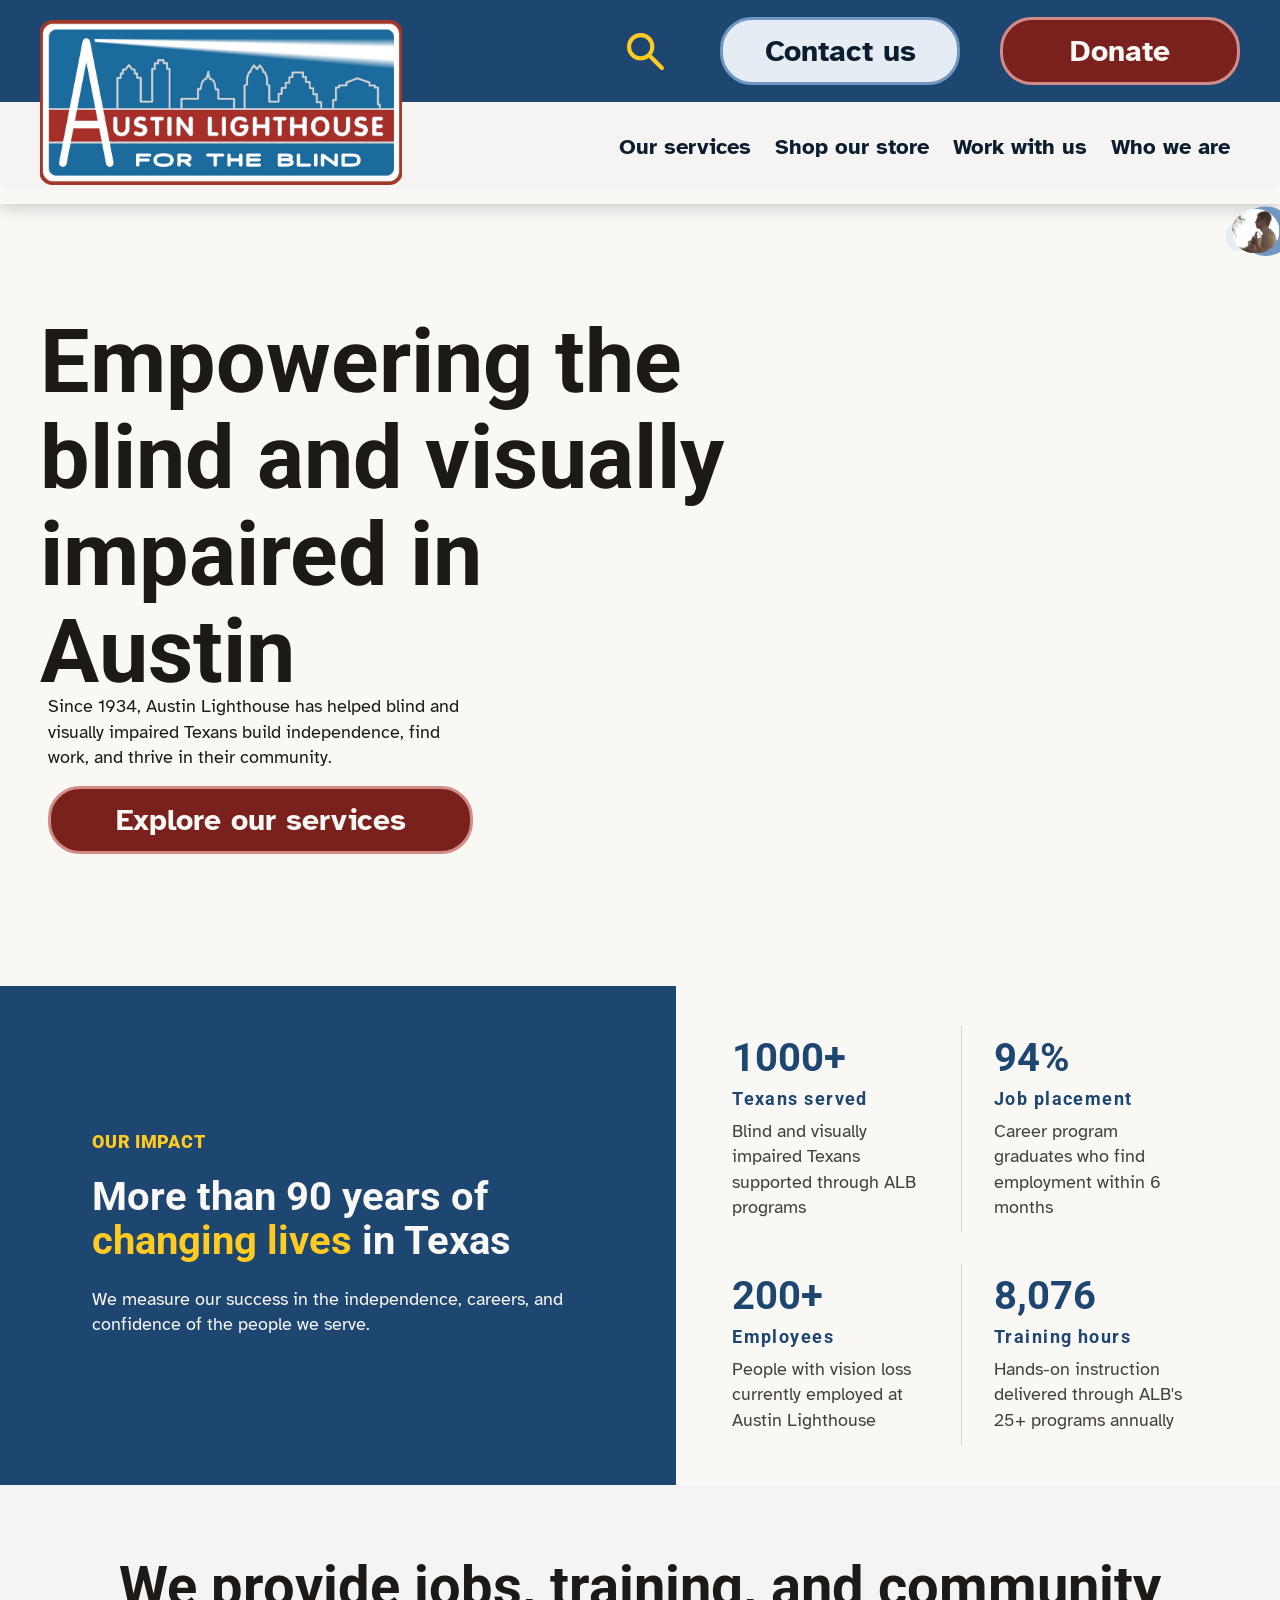
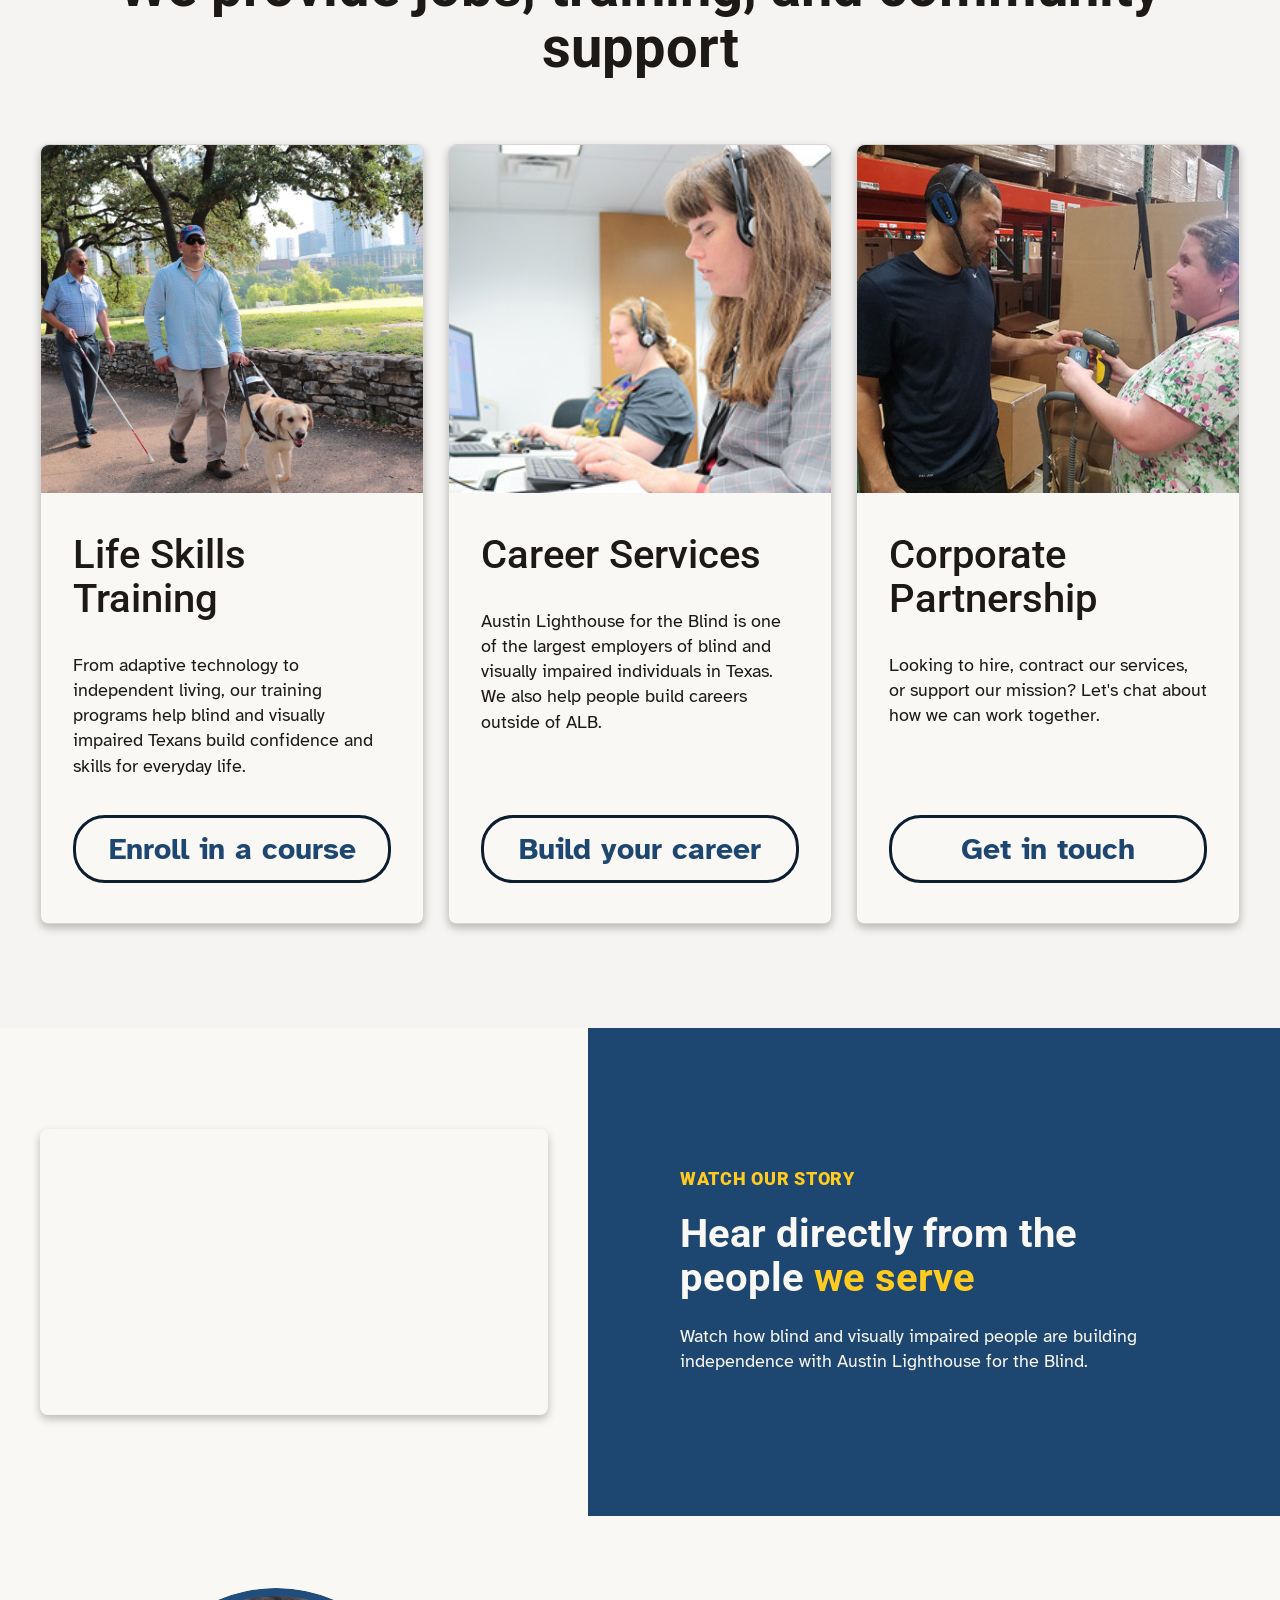
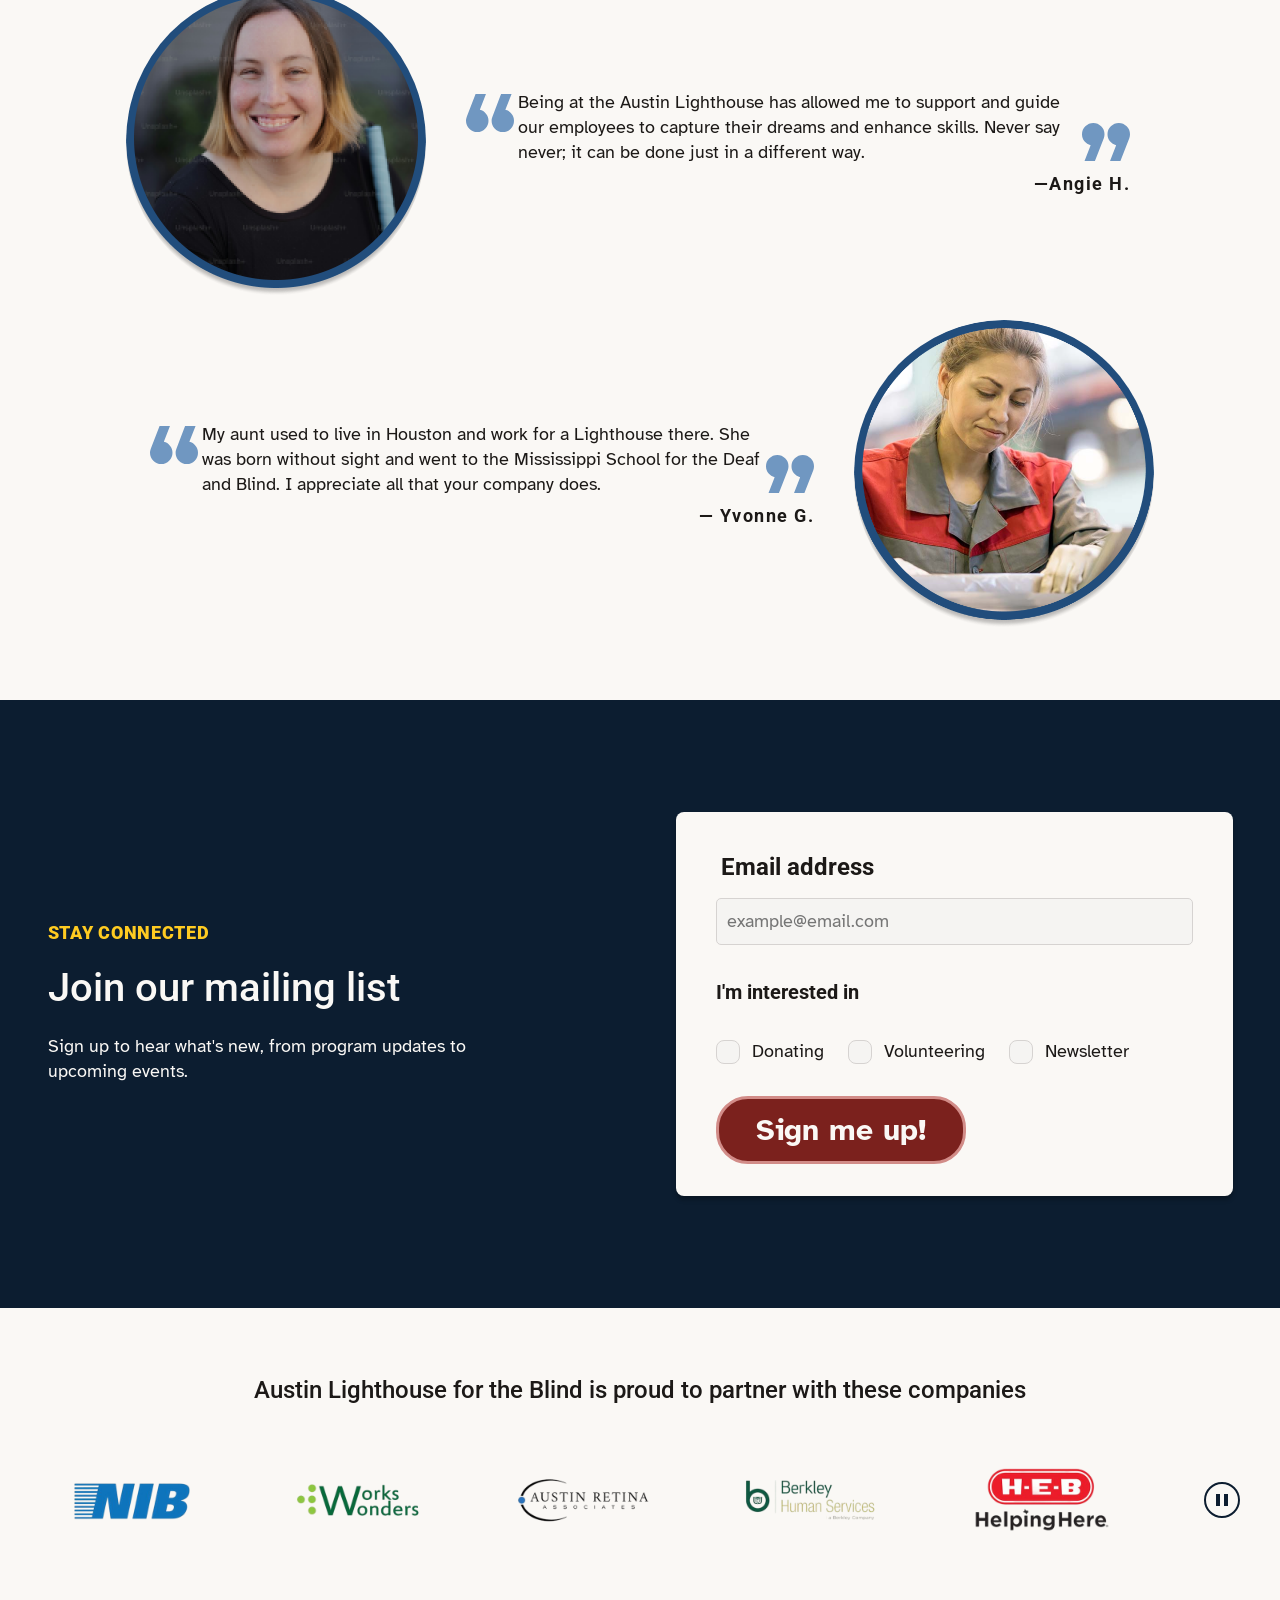
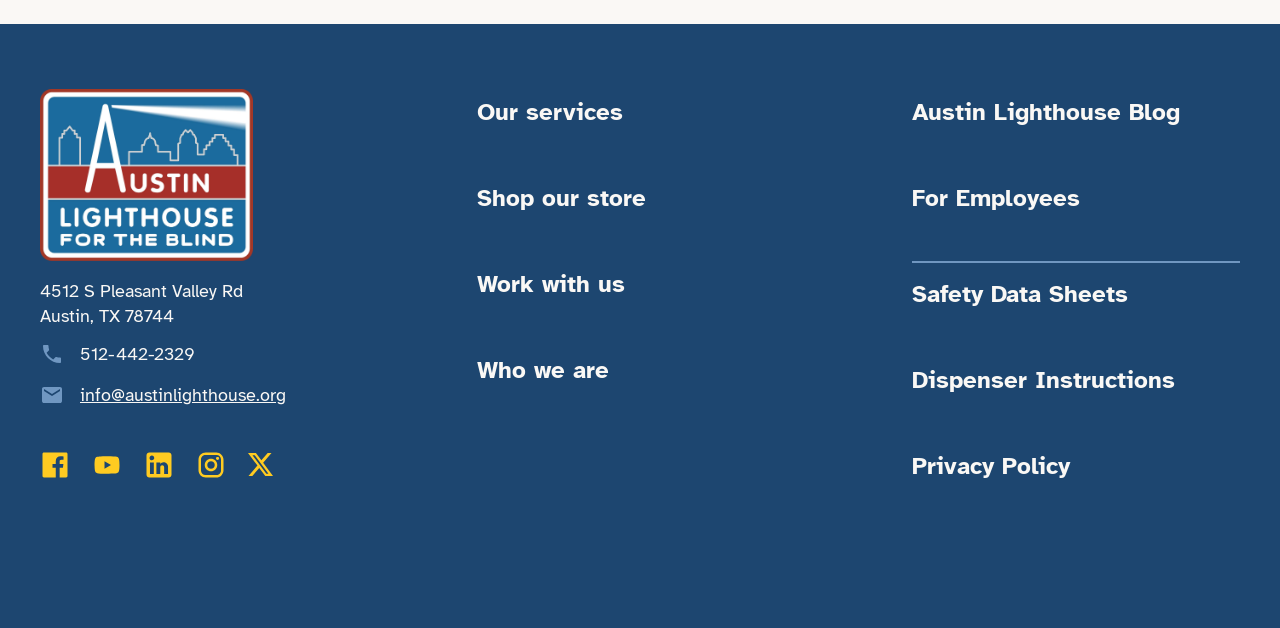
==== commit 447b1c40: "skip link fix" ====
--- a/index.html
+++ b/index.html
@@ -31,7 +31,7 @@
           <a href="#" class="btn btn-contact">Contact us</a>
           <a href="donate.html" class="btn btn-donate">Donate</a>
         </nav>
-        <nav id="site-navigation" class="global-nav" aria-label="Main navigation">
+        <nav id="site-navigation" tabindex="-1" class="global-nav" aria-label="Main navigation">
           <div class="nav-item has-dropdown">
             <button type="button" class="nav-link" aria-expanded="false" aria-controls="services-dropdown">Our services</button>
             <div id="services-dropdown" class="nav-dropdown" aria-label="Our services submenu">
@@ -73,7 +73,7 @@
   </header>
 
   <!-- ===================== MAIN CONTENT ===================== -->
-  <main id="content">
+  <main id="content" tabindex="-1">
 
     <!-- HERO -->
     <section class="section-hero" aria-labelledby="hero-heading">
@@ -334,7 +334,7 @@
   </main><!-- end #content -->
 
   <!-- ===================== FOOTER ===================== -->
-  <footer id="colophon" class="footer">
+  <footer id="colophon" tabindex="-1" class="footer">
     <div class="footer-inner">
 
       <div class="footer-left">
--- a/styles.css
+++ b/styles.css
@@ -180,6 +180,7 @@
   position: relative;
   height: 204px;
   width: 100%;
+  box-shadow: 0 4px 16px rgba(0, 0, 0, 0.18);
 }
 
 .header-inner {
@@ -420,7 +421,7 @@
   font-size: 88px;
   line-height: 1.1;
   color: var(--ink);
-  height: 444px;
+  height: clamp(200px, 28vw, 444px);
   display: flex;
   align-items: center;
 }
@@ -1482,16 +1483,6 @@
   border-top: 2px solid var(--navy-300);
   padding-top: 8px;
   padding-bottom: 50px;
-}
-
-/* ============================================================
-   DONATE PAGE — HERO OVERRIDE
-   Reuses .section-hero structure; adjusts h1 height for shorter heading
-   ============================================================ */
-.donate-hero .hero-content h1 {
-  height: auto;
-  min-height: 200px;
-  align-items: flex-start;
 }
 
 
@@ -2058,6 +2049,11 @@
     padding: 6px;
   }
 
+  /* --- FOOTER --- */
+  .footer-nav {
+    display: none;
+  }
+
 }
 
 /* ============================================================
@@ -2124,9 +2120,10 @@
   .hero-content {
     position: relative;
     width: 100%;
-    padding: 32px 16px;
-    flex-direction: column;
-    gap: 24px;
+    max-width: 640px;
+    margin: 0 auto;
+    padding: 40px 24px;
+    gap: clamp(8px, 2.5vw, 16px);
   }
 
   .hero-content h1 {
@@ -2141,8 +2138,9 @@
   }
 
   .hero-cta {
-    width: 100%;
+    width: auto;
     min-width: 0;
+    align-self: center;
   }
 
   /* --- IMPACT --- */
@@ -2250,6 +2248,12 @@
     padding: 24px;
   }
 
+  .checkboxes {
+    flex-direction: column;
+    align-items: flex-start;
+    gap: 16px;
+  }
+
   .signup-btn {
     width: 100%;
     min-width: 0;
